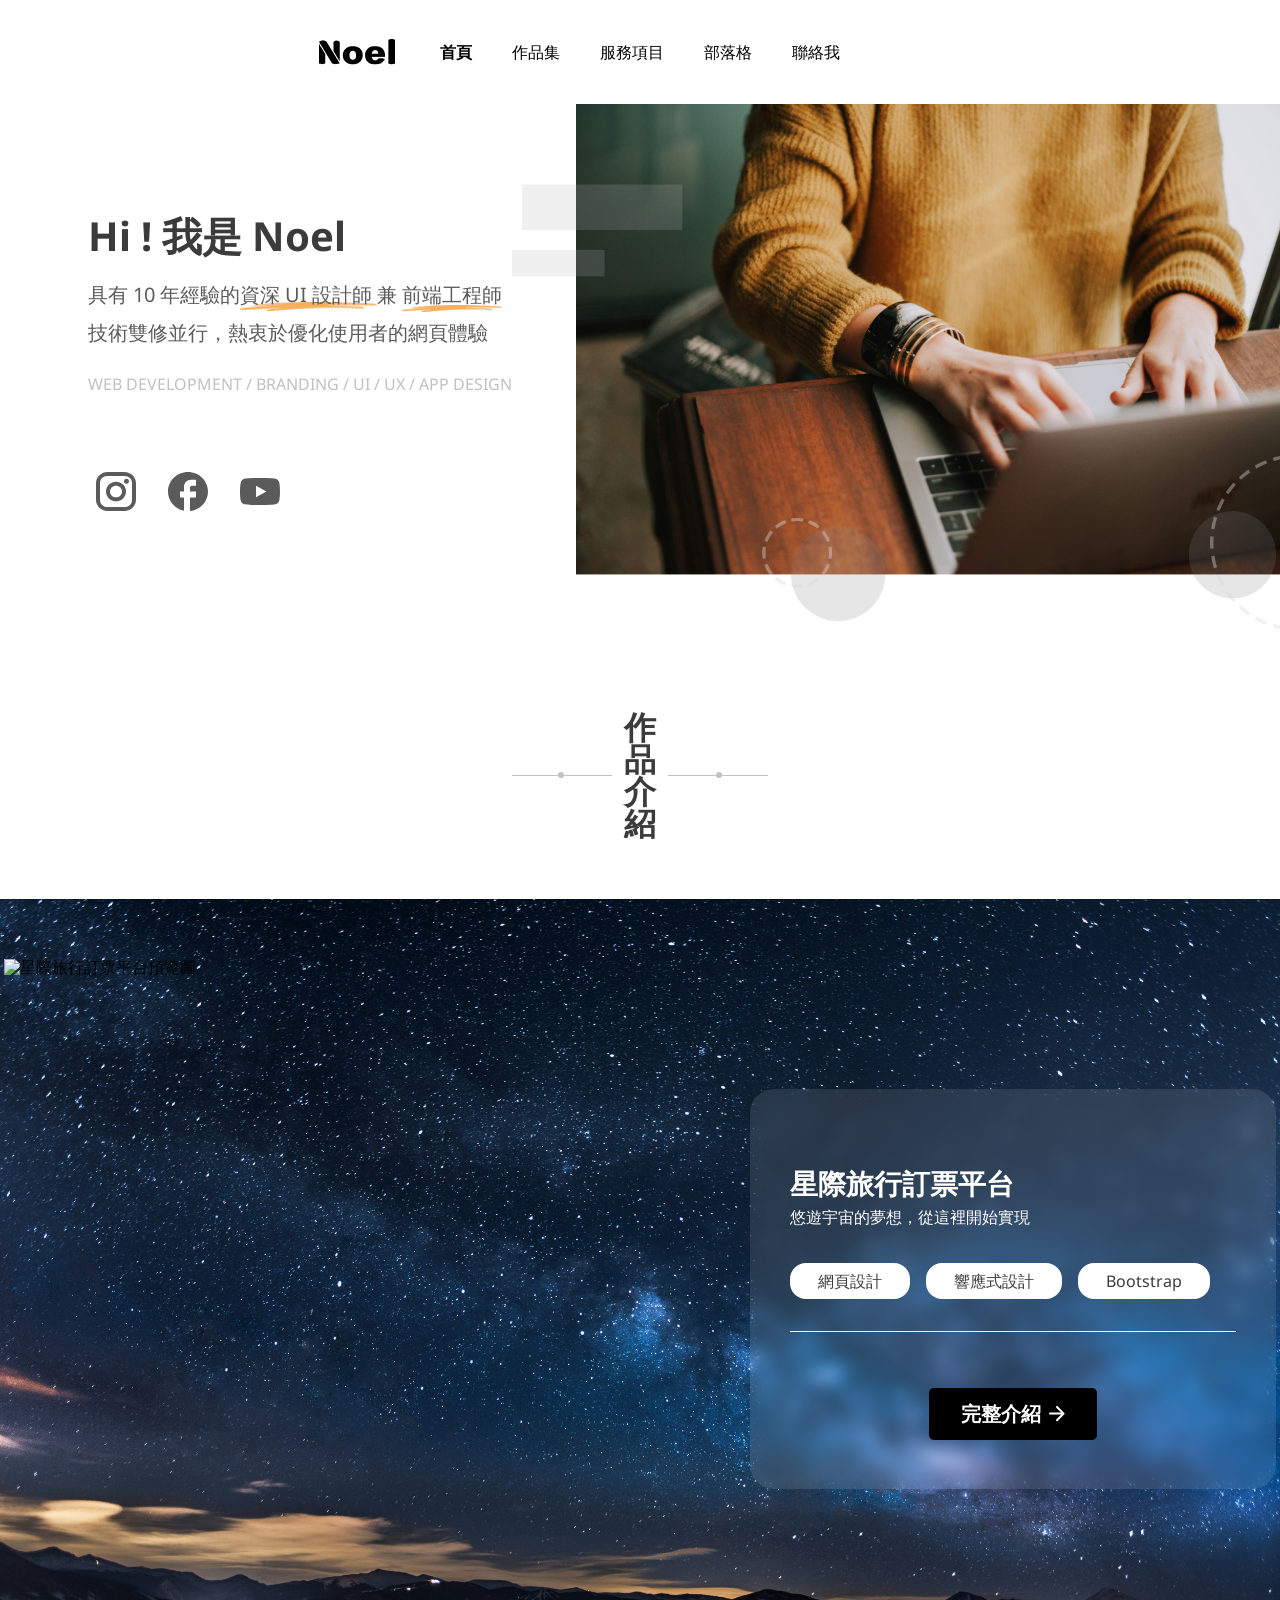
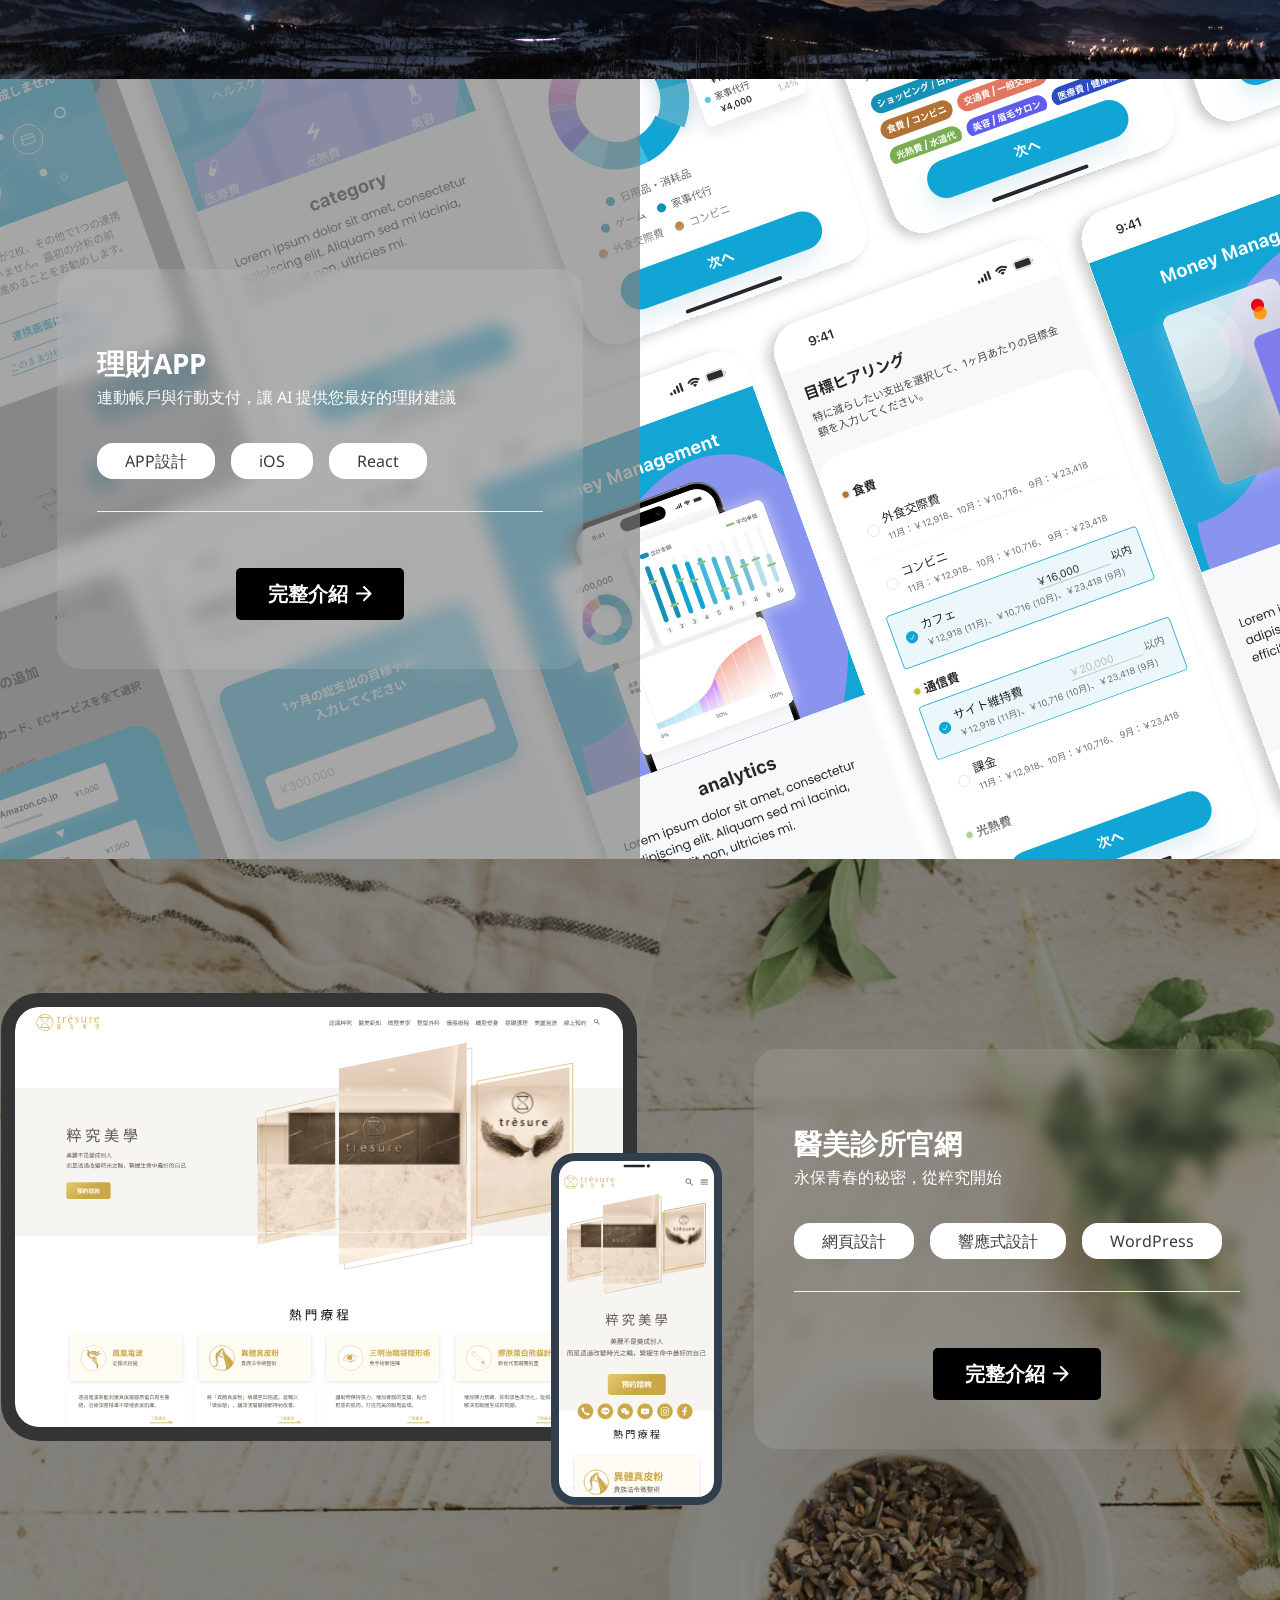
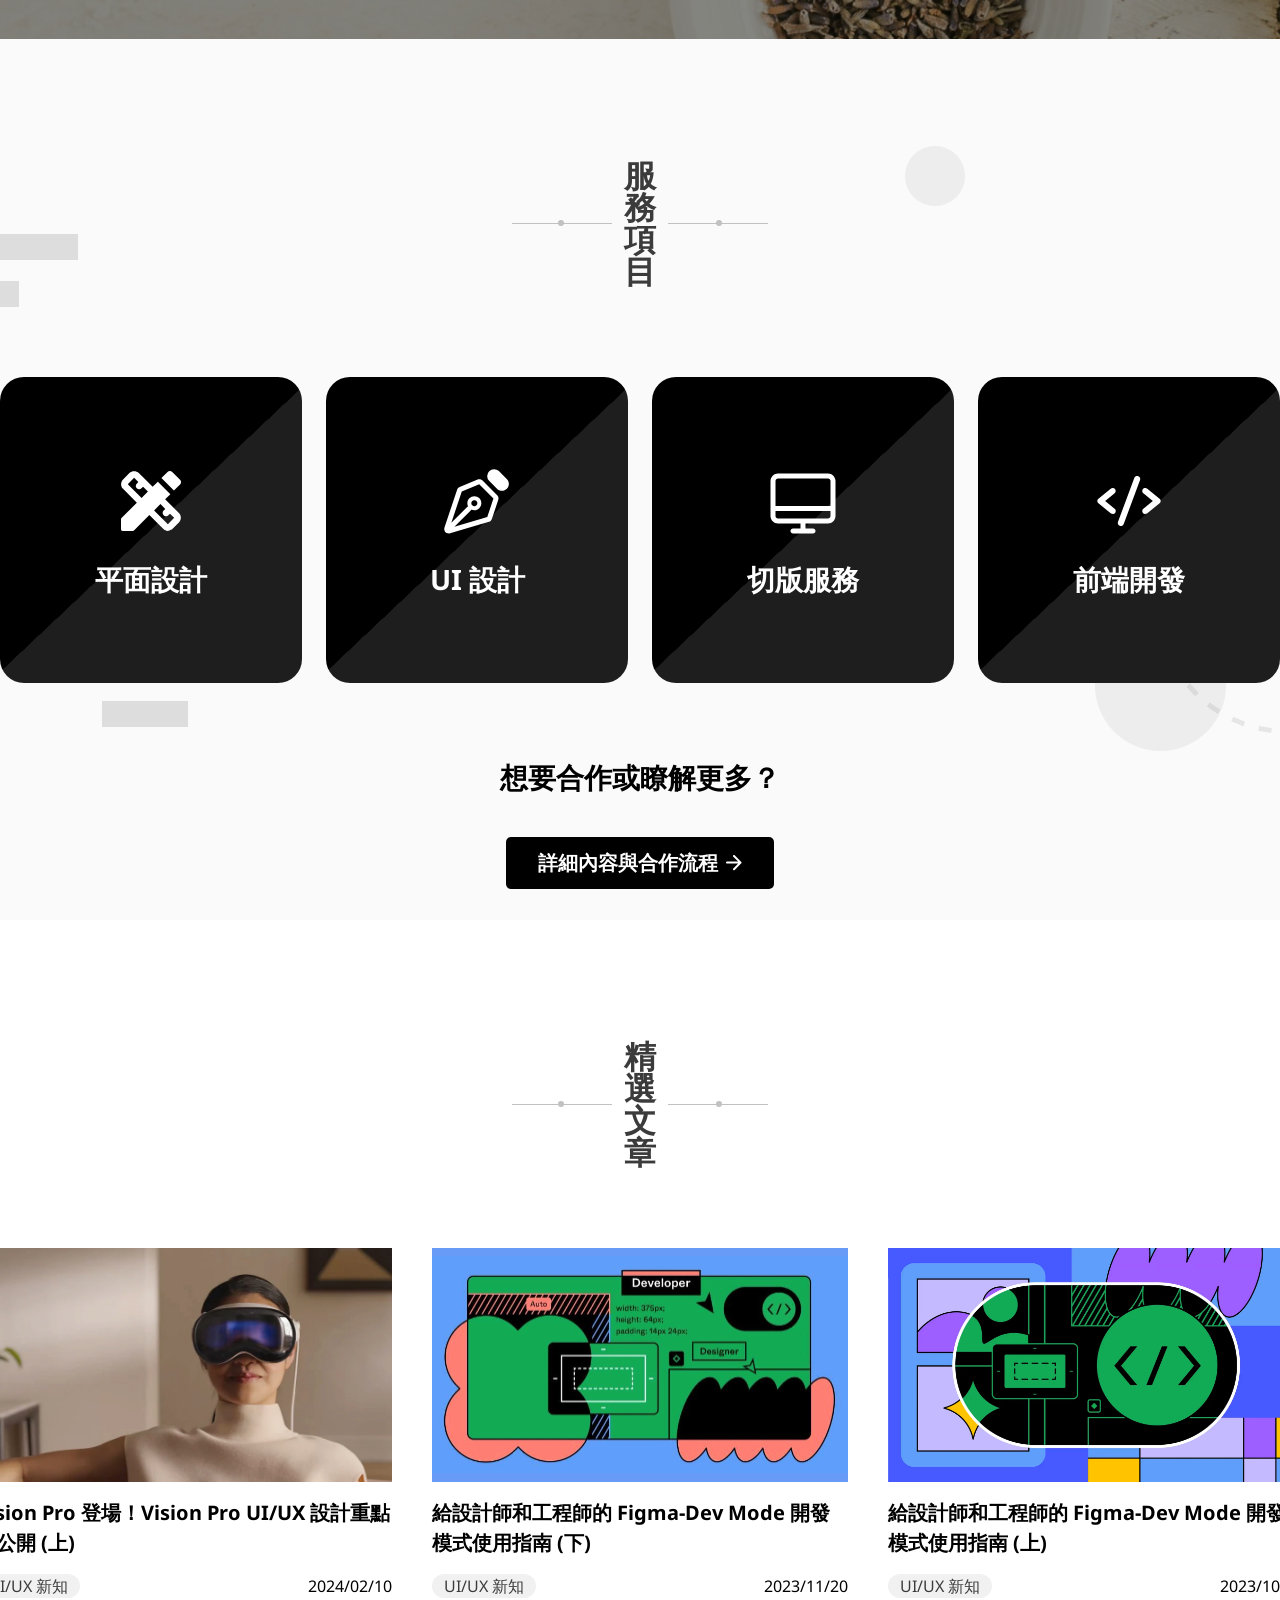
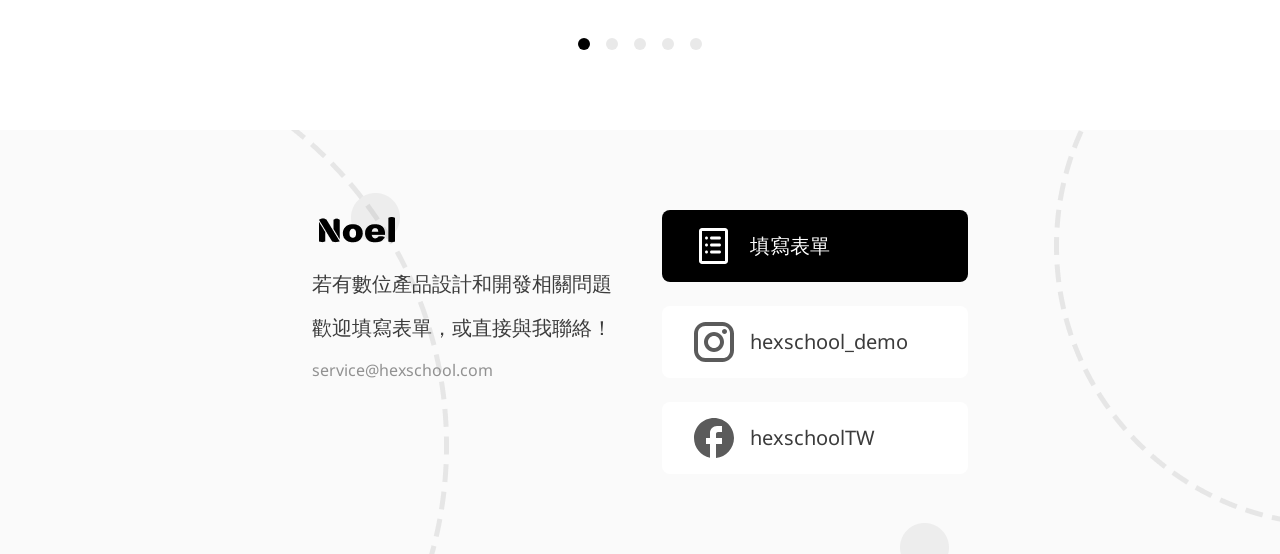
==== index.html @ 08f8362a "feat: initialize project structure" ====
<!DOCTYPE html>
<html lang="zh-Hant">
<head>
    <meta charset="UTF-8">
    <meta name="viewport" content="width=device-width, initial-scale=1.0">
    <meta name="description" content="test">
    <link rel="stylesheet" href="css/all.css">
    <title>Document</title>
</head>
<body>
    <header>
        <img src="assets/logo.png" alt="Noel's logo">
        <nav>
            <ul class="nav-list">
                <li><a href="#" class="active">首頁</a></li>
                <li><a href="#">作品集</a></li>
                <li><a href="#">服務項目</a></li>
                <li><a href="#">部落格</a></li>
                <li><a href="#">聯絡我</a></li>
            </ul>
        </nav>
    </header>
    <main>
        <section class="hero">
            <div class="hero-content">
                <div class="intro">
                    <h1>Hi ! 我是 Noel</h1>
                    <p class="job-title">具有 10 年經驗的<span class="highlight">資深 UI 設計師 </span> 兼 <span class="highlight">前端工程師</span></p>
                    <p class="subtitle">技術雙修並行，熱衷於優化使用者的網頁體驗</p>
                    <p class="specialties">WEB DEVELOPMENT / BRANDING / UI / UX / APP DESIGN</p>
                    <ul>
                        <li><img src="assets/instagram.svg" alt="Instagram"></li>
                        <li><img src="assets/facebook.svg" alt="Facebook"></li>
                        <li><img src="assets/youtube.svg" alt="Youtube"></li>
                    </ul>
                </div>
            </div>
            <img src="assets/hero-lg.png" class="hero-img" alt="Noel's illustration">
        </section>
        <section class="works">
            <div class="title">
                <h2>作品介紹</h2>
            </div>
            <div class="portfolio">
                <div class="portfolio-item-up">
                    <img src="assets/homepage-work-up.svg" alt="星際旅行訂票平台預覽圖">
                    <div class="glass-card">
                        <section class="portfolio-content">
                            <h3>星際旅行訂票平台</h3>
                            <p>悠遊宇宙的夢想，從這裡開始實現</p>
                            <ul>
                                <li>網頁設計</li>
                                <li>響應式設計</li>
                                <li>Bootstrap</li>
                            </ul>
                        </section>
                        <a href="#" class="button">完整介紹</a>
                    </div>
                </div>
                <div class="portfolio-item-middle">
                    <img src="/assets/portfolio-middle.svg" alt="" class="portfolio-middle-bg">
                    <div class="grey-box">
                        <div class="glass-card">
                            <section class="portfolio-content">
                                <h3>理財APP</h3>
                                <p>連動帳戶與行動支付，讓 AI 提供您最好的理財建議</p>
                                <ul>
                                    <li>APP設計</li>
                                    <li>iOS</li>
                                    <li>React</li>
                                </ul>
                            </section>
                            <a href="#" class="button">完整介紹</a>
                        </div>
                    </div>
                </div>
                <div class="portfolio-item-down">
                    <img src="assets/homepage-work-down.svg" alt="醫美診所官網預覽圖">
                    <div class="glass-card">
                        <section class="portfolio-content">
                            <h3>醫美診所官網</h3>
                            <p>永保青春的秘密，從粹究開始</p>
                            <ul>
                                <li>網頁設計</li>
                                <li>響應式設計</li>
                                <li>WordPress</li>
                            </ul>
                        </section>
                        <a href="#" class="button">完整介紹</a>
                    </div>
                </div>
            </div>
        </section>
        <section class="services">
            <div class="services-container">
                <div class="title">
                    <h2>服務項目</h2>
                </div>
                <ul>
                    <li><img src="assets/service-item-visual.svg" alt="Visual logo"><span>平面設計</span></li>
                    <li><img src="assets/service-item-ui.svg" alt="UI logo"><span>UI 設計</span></li>
                    <li><img src="assets/service-item-html&css.svg" alt="HTML&CSS logo"><span>切版服務</span></li>
                    <li><img src="assets/service-item-front-end.svg" alt="Front End logo"><span>前端開發</span></li>
                </ul>
                <div class="cta">
                    <p>想要合作或瞭解更多？</p>
                    <a href="#" class="button">詳細內容與合作流程</a>
                </div>
            </div>
        </section>
        <section class="articles">
            <div class="title">
                <h2>精選文章</h2>
            </div>
            <div class="articles-content">
                <div class="article-card">
                    <img src="assets/article-image1.svg" alt="Article image1">
                    <p>
                        Vision Pro 登場！Vision Pro UI/UX 設計重點大公開 (上)
                    </p>
                    <div class="article-meta">
                        <div class="label">UI/UX 新知</div>
                        <time class="date" datetime="2024-02-10">2024/02/10</time>
                    </div>
                </div>
                <div class="article-card">
                    <img src="assets/article-image2.svg" alt="Article image2">
                    <p>
                        給設計師和工程師的 Figma-Dev Mode 開發模式使用指南 (下)
                    </p>
                    <div class="article-meta">
                        <div class="label">UI/UX 新知</div>
                        <time class="date" datetime="2023-11-20">2023/11/20</time>
                    </div>
                </div>
                <div class="article-card">
                    <img src="assets/article-image3.svg" alt="Article image3">
                    <p>
                        給設計師和工程師的 Figma-Dev Mode 開發模式使用指南 (上)
                    </p>
                    <div class="article-meta">
                        <div class="label">UI/UX 新知</div>
                        <time class="date" datetime="2023-10-18">2023/10/18</time>
                    </div>
                </div>
            </div>
            <ul class="dots">
                <li class="active"><span></span></li>
                <li><span></span></li>
                <li><span></span></li>
                <li><span></span></li>
                <li><span></span></li>
            </ul>
        </section>
    </main>
    <footer>
        <div class="footer-intro">
            <img src="assets/logo.png" alt="Noel's logo">
            <p>若有數位產品設計和開發相關問題</p>
            <p>歡迎填寫表單，或直接與我聯絡！</p>
            <address>
                <a href="mailto:service@hexschool.com">service@hexschool.com</a>
            </address>
        </div>
        <div class="footer-contact">
            <a href="#" class="information-button active">
                <div class="icon-wrapper">
                    <img src="assets/list.svg" alt="List logo" class="icon-lg">
                </div>
                填寫表單
            </a>
            <a href="#" class="information-button">
                <div class="icon-wrapper">
                    <img src="assets/instagram.svg" alt="Instagram logo">
                </div>
                hexschool_demo
            </a>
            <a href="#" class="information-button">
                <div class="icon-wrapper">
                    <img src="assets/facebook.svg" alt="Facebook logo">
                </div>
                hexschoolTW
            </a>
        </div>
    </footer>
</body>
</html>
---- css/all.css ----
@charset "UTF-8";
@import url("https://fonts.googleapis.com/css2?family=Noto+Sans:ital,wght@0,300;1,300&display=swap");
html, body, div, span, applet, object, iframe,
h1, h2, h3, h4, h5, h6, p, blockquote, pre,
a, abbr, acronym, address, big, cite, code,
del, dfn, em, img, ins, kbd, q, s, samp,
small, strike, strong, sub, sup, tt, var,
b, u, i, center,
dl, dt, dd, ol, ul, li,
fieldset, form, label, legend,
table, caption, tbody, tfoot, thead, tr, th, td,
article, aside, canvas, details, embed,
figure, figcaption, footer, header, hgroup,
menu, nav, output, ruby, section, summary,
time, mark, audio, video {
  margin: 0;
  padding: 0;
  border: 0;
  font-size: 100%;
  font: inherit;
  vertical-align: baseline;
}

/* HTML5 display-role reset for older browsers */
article, aside, details, figcaption, figure,
footer, header, hgroup, menu, nav, section {
  display: block;
}

body {
  line-height: 1;
}

ol, ul {
  list-style: none;
}

blockquote, q {
  quotes: none;
}

blockquote:before, blockquote:after,
q:before, q:after {
  content: "";
  content: none;
}

table {
  border-collapse: collapse;
  border-spacing: 0;
}

.title {
  display: flex;
  align-items: center;
  justify-content: center;
}

.title::before, .title::after {
  content: "";
  width: 6px;
  height: 6px;
  border-radius: 50%;
  background-color: #C1C1C1;
}

h2 {
  display: flex;
  align-items: center;
  justify-content: center;
  gap: 12px;
}

h2::before, h2::after {
  content: "";
  flex: 0 0 100px;
  height: 1px;
  background: #C1C1C1;
}
@media (max-width: 768px) {
  h2::before, h2::after {
    flex: 0 0 50px;
  }
}

.portfolio-content::after {
  content: "";
  display: block;
  width: 100%;
  height: 1px;
  background-color: #F1F1F1;
}
@media (max-width: 768px) {
  .portfolio-content::after {
    display: none;
  }
}

.button::after {
  content: "";
  width: 16px;
  height: 16px;
  background-image: url("../assets/arrow.svg");
  background-repeat: no-repeat;
  margin-left: 8px;
}

.grey-box {
  background-color: rgba(128, 128, 128, 0.7);
  display: flex;
  justify-content: center;
  align-items: center;
  width: 50%;
  height: 100%;
}
@media (max-width: 768px) {
  .grey-box {
    background-color: white;
    flex-direction: column;
    width: 100%;
  }
}

.dots li span {
  display: block;
  width: 12px;
  height: 12px;
  border-radius: 50%;
  background-color: #E9E9E9;
}

.dots li.active span {
  background-color: #000000;
}

*, *::before, *::after {
  box-sizing: border-box;
}

body {
  font-family: "Noto Sans";
}

/* header */
header {
  display: grid;
  grid-template-columns: 1fr auto 1fr;
  align-items: center;
  padding: 32px 312px;
}
@media (max-width: 768px) {
  header {
    padding: 0;
    position: relative;
  }
}

@media (max-width: 768px) {
  header ::after {
    content: "";
    position: absolute;
    top: 10px;
    right: 0;
    width: 40px;
    height: 40px;
    background: url("../assets/hamburger.svg") no-repeat;
  }
}
header img, footer img {
  width: 90px;
  height: 40px;
}

.nav-list {
  display: flex;
  justify-content: center;
  gap: 40px;
}
@media (max-width: 768px) {
  .nav-list {
    display: none;
  }
}

.nav-list a {
  cursor: pointer;
  text-decoration: none;
  color: #000000;
  font-size: 16px;
}

.nav-list a.active {
  font-weight: bold;
}

/* 第一部分 */
.hero {
  display: flex;
}
@media (max-width: 768px) {
  .hero {
    flex-direction: column-reverse;
    justify-content: center;
    align-items: center;
    text-align: center;
  }
}

.hero-content {
  width: 40%;
  display: flex;
  justify-content: flex-end;
  align-items: center;
}
@media (max-width: 768px) {
  .hero-content {
    width: 60%;
  }
}

.hero-img {
  width: 60%;
}
@media (max-width: 768px) {
  .hero-img {
    width: 100%;
  }
}

h1 {
  font-size: 40px;
  font-weight: bold;
  color: #3B3B3B;
  padding-bottom: 24px;
}
@media (max-width: 768px) {
  h1 {
    font-size: 32px;
    padding-top: 40px;
    padding-bottom: 40px;
  }
}

.intro p {
  font-size: 20px;
  color: #5B5B5B;
  line-height: 30px;
  padding-bottom: 8px;
}

.intro p .highlight {
  background-image: url("../assets/Vector.png");
  background-repeat: no-repeat;
  background-position: center bottom; /* 圖片位置在中央底部 */
  background-size: 100% auto; /* 橫向撐滿文字寬度 */
  padding-bottom: 4px; /* 確保底部有空間顯示圖片 */
}

.intro .specialties {
  font-size: 16px;
  color: #C1C1C1;
  padding-top: 16px;
  line-height: 24px;
}

.intro ul {
  display: flex;
  justify-content: flex-start;
  align-items: center;
  gap: 16px;
  padding-top: 60px;
}
@media (max-width: 768px) {
  .intro ul {
    justify-content: center;
    padding-top: 24px;
  }
}

.intro ul li {
  width: 56px;
  height: 56px;
  display: flex;
  justify-content: center;
  align-items: center;
}

.intro ul img {
  width: 70%;
}

/* 第二部分 */
.works {
  padding-top: 80px;
}

h2 {
  font-size: 32px;
  font-weight: bold;
  color: #3B3B3B;
}
@media (max-width: 768px) {
  h2 {
    font-size: 24px;
  }
}

.portfolio {
  height: 2400px;
  display: flex;
  flex-direction: column;
  padding-top: 60px;
}
@media (max-width: 768px) {
  .portfolio {
    height: 2043px;
  }
}

.portfolio-item-up {
  flex: 1;
  width: 100%;
  background: url("../assets/portfolio-up.jpg") center/cover no-repeat;
  display: flex;
  justify-content: center;
  align-items: center;
  gap: 32px;
}
@media (max-width: 768px) {
  .portfolio-item-up {
    flex-direction: column;
    height: 390px;
  }
}

.portfolio-item-up img {
  width: 714px;
  height: 720px;
  align-self: flex-end;
}
@media (max-width: 768px) {
  .portfolio-item-up img {
    width: 295px;
    height: 297px;
    align-self: center;
    margin-top: auto;
  }
}

.glass-card {
  width: 526px;
  height: 400px;
  backdrop-filter: blur(8px);
  border-radius: 24px;
  background-color: rgba(255, 255, 255, 0.1019607843);
}
@media (max-width: 768px) {
  .glass-card {
    background-color: white;
    width: 100%;
    border-radius: 0;
    height: 164px;
  }
}

.portfolio-content {
  color: #FFFFFF;
  margin: 80px 40px 56px 40px;
}
@media (max-width: 768px) {
  .portfolio-content {
    margin: 0 auto;
    color: #1E1E1E;
    text-align: center;
  }
}

h3 {
  font-weight: bold;
  font-size: 28px;
  padding-bottom: 6px;
}
@media (max-width: 768px) {
  h3 {
    font-size: 20px;
    padding-top: 24px;
    padding-bottom: 0px;
  }
}

.portfolio-content p {
  padding-top: 6px;
  padding-bottom: 6px;
}
@media (max-width: 768px) {
  .portfolio-content p {
    padding-top: 8px;
    padding-bottom: 16px;
    white-space: normal; /* pad 版允許換行 */
    width: 100%; /* 寬度撐滿讓文字有空間換行 */
    text-align: center;
  }
}

.portfolio-content ul {
  display: flex;
  gap: 16px;
  padding-top: 32px;
  padding-bottom: 32px;
}
@media (max-width: 768px) {
  .portfolio-content ul {
    font-size: 16px;
    gap: 8px;
    padding-top: 16px;
    padding-bottom: 20px;
    justify-content: center;
    align-items: center;
  }
}

.portfolio-content li {
  color: #3B3B3B;
  background: #FFFFFF;
  padding: 10px 28px;
  border-radius: 16px;
}
@media (max-width: 768px) {
  .portfolio-content li {
    color: #3B3B3B;
    background: #F1F1F1;
    gap: 8px;
    padding: 4px 12px;
  }
}

.button {
  font-size: 20px;
  font-weight: bold;
  background-color: #000000;
  color: white;
  padding: 16px 32px;
  text-decoration: none;
  cursor: pointer;
  border-radius: 5px;
  display: flex;
  align-items: center;
  text-align: center;
  width: -moz-fit-content;
  width: fit-content; /* 寬度只包住文字 */
  margin: 0 auto;
}
@media (max-width: 768px) {
  .button {
    font-size: 16px;
    padding: 8px 16px;
  }
}

.portfolio-item-middle {
  flex: 1;
  width: 100%;
  background: url("../assets/portfolio-middle.svg") center/cover no-repeat;
  display: flex;
  justify-content: flex-start;
  align-items: center;
  gap: 32px;
}
@media (max-width: 768px) {
  .portfolio-item-middle {
    flex-direction: column;
    background: none;
    gap: 24px;
  }
}

.portfolio-middle-bg {
  display: none; /* 桌機版隱藏 */
}
@media (max-width: 768px) {
  .portfolio-middle-bg {
    display: block;
    height: 390px;
    margin-top: 48px;
  }
}

.portfolio-item-down {
  flex: 1;
  width: 100%;
  background: url("../assets/portfolio-down.svg") center/cover no-repeat;
  display: flex;
  justify-content: center;
  align-items: center;
  gap: 32px;
}
@media (max-width: 768px) {
  .portfolio-item-down {
    flex-direction: column;
    gap: 24px;
    margin-top: 48px;
  }
}

.portfolio-item-down img {
  width: 721px;
  height: 512px;
}
@media (max-width: 768px) {
  .portfolio-item-down img {
    width: 295px;
    height: 210px;
    align-self: center;
  }
}

/* 第三部分 - 服務項目 */
.services-container {
  width: 100%;
  background: url("../assets/homepage-services-bg.svg") center/cover no-repeat;
  height: 881px;
  padding-top: 120px;
}
@media (max-width: 768px) {
  .services-container {
    height: auto; /* 移除固定高度，讓內容撐開 */
  }
}

.services-container ul {
  padding-top: 90px;
  display: flex;
  gap: 24px;
  justify-content: center;
  align-items: center;
}
@media (max-width: 768px) {
  .services-container ul {
    flex-direction: column;
  }
}

.services-container li {
  background: url("../assets/process-bg.svg") center/cover no-repeat;
  color: #FFFFFF;
  height: 306px;
  width: 306px;
  display: flex;
  flex-direction: column;
  justify-content: center;
  align-items: center;
  border-radius: 24px;
  gap: 24px;
}

.services-container span, .cta p {
  font-weight: bold;
  font-size: 28px;
  padding-bottom: 6px;
}

.cta {
  display: flex;
  flex-direction: column;
  justify-content: center;
  align-items: center;
  gap: 40px;
  padding-top: 80px;
}

/* 第四部分 - 精選文章 */
.articles {
  padding-top: 120px;
  padding-bottom: 80px;
}

.articles-content {
  display: flex;
  justify-content: center;
  align-items: center;
  gap: 40px;
  padding-top: 80px;
}
@media (max-width: 768px) {
  .articles-content {
    flex-direction: column;
  }
}

.article-card {
  display: flex;
  flex-direction: column;
  justify-content: center;
  align-items: flex-start; /* 頂端對齊 */
  width: 416px;
  gap: 16px;
}
@media (max-width: 768px) {
  .article-card {
    padding-right: 12px;
    padding-left: 12px;
    width: 100%;
  }
}

@media (max-width: 768px) {
  .article-card img {
    width: 100%;
  }
}

.article-card p {
  font-size: 20px;
  font-weight: bold;
  text-align: left; /* 強制靠左 */
  word-wrap: break-word; /* 允許長單字換行 */
  width: 100%;
  line-height: 1.5;
}

.article-meta {
  display: flex;
  justify-content: space-between;
  align-items: flex-end;
  width: 100%;
}

.label {
  background-color: #F1F1F1;
  color: #3B3B3B;
  padding: 4px 12px;
  font-size: 16px;
  border-radius: 16px;
}

time {
  font-size: 16px;
  line-height: 24px;
}

.dots {
  display: flex;
  justify-content: center;
  align-items: center;
  padding-top: 40px;
  gap: 16px;
}

/* footer */
footer {
  width: 100%;
  background: url("../assets/footer-lg.png") center/cover no-repeat;
  padding: 80px 312px;
  display: flex;
  justify-content: space-between;
  gap: 24px;
}
@media (max-width: 768px) {
  footer {
    padding-left: 12px;
    padding-right: 12px;
    flex-direction: column;
    justify-content: center;
    align-items: center;
    background: url("../assets/footer-bg-sm.svg") center/cover no-repeat;
  }
}

.footer-intro {
  gap: 24px;
  display: flex;
  flex-direction: column;
  width: 686px;
}
@media (max-width: 768px) {
  .footer-intro {
    width: 100%;
    align-items: center;
  }
}

.footer-intro p {
  font-size: 20px;
  color: #3B3B3B;
}

.footer-intro address a {
  color: #919191;
  text-decoration: none;
}

.footer-contact {
  gap: 24px;
  display: flex;
  flex-direction: column;
  flex: 1;
}

.information-button {
  width: 306px;
  background-color: #FFFFFF;
  color: #3B3B3B;
  text-decoration: none;
  border-radius: 8px;
  font-size: 20px;
  line-height: 30px;
  cursor: pointer;
  padding: 8px 24px;
  display: flex;
  align-items: center;
  gap: 8px;
}
@media (max-width: 768px) {
  .information-button {
    border: #C1C1C1 1px solid;
  }
}

.information-button.active {
  background-color: #000000;
  color: white;
}

.icon-wrapper {
  width: 56px;
  height: 56px;
  display: flex;
  justify-content: center;
  align-items: center;
  overflow: hidden; /* 防止 img 溢出 */
}

.icon-lg {
  width: 100%;
  height: 100%;
}/*# sourceMappingURL=all.css.map */
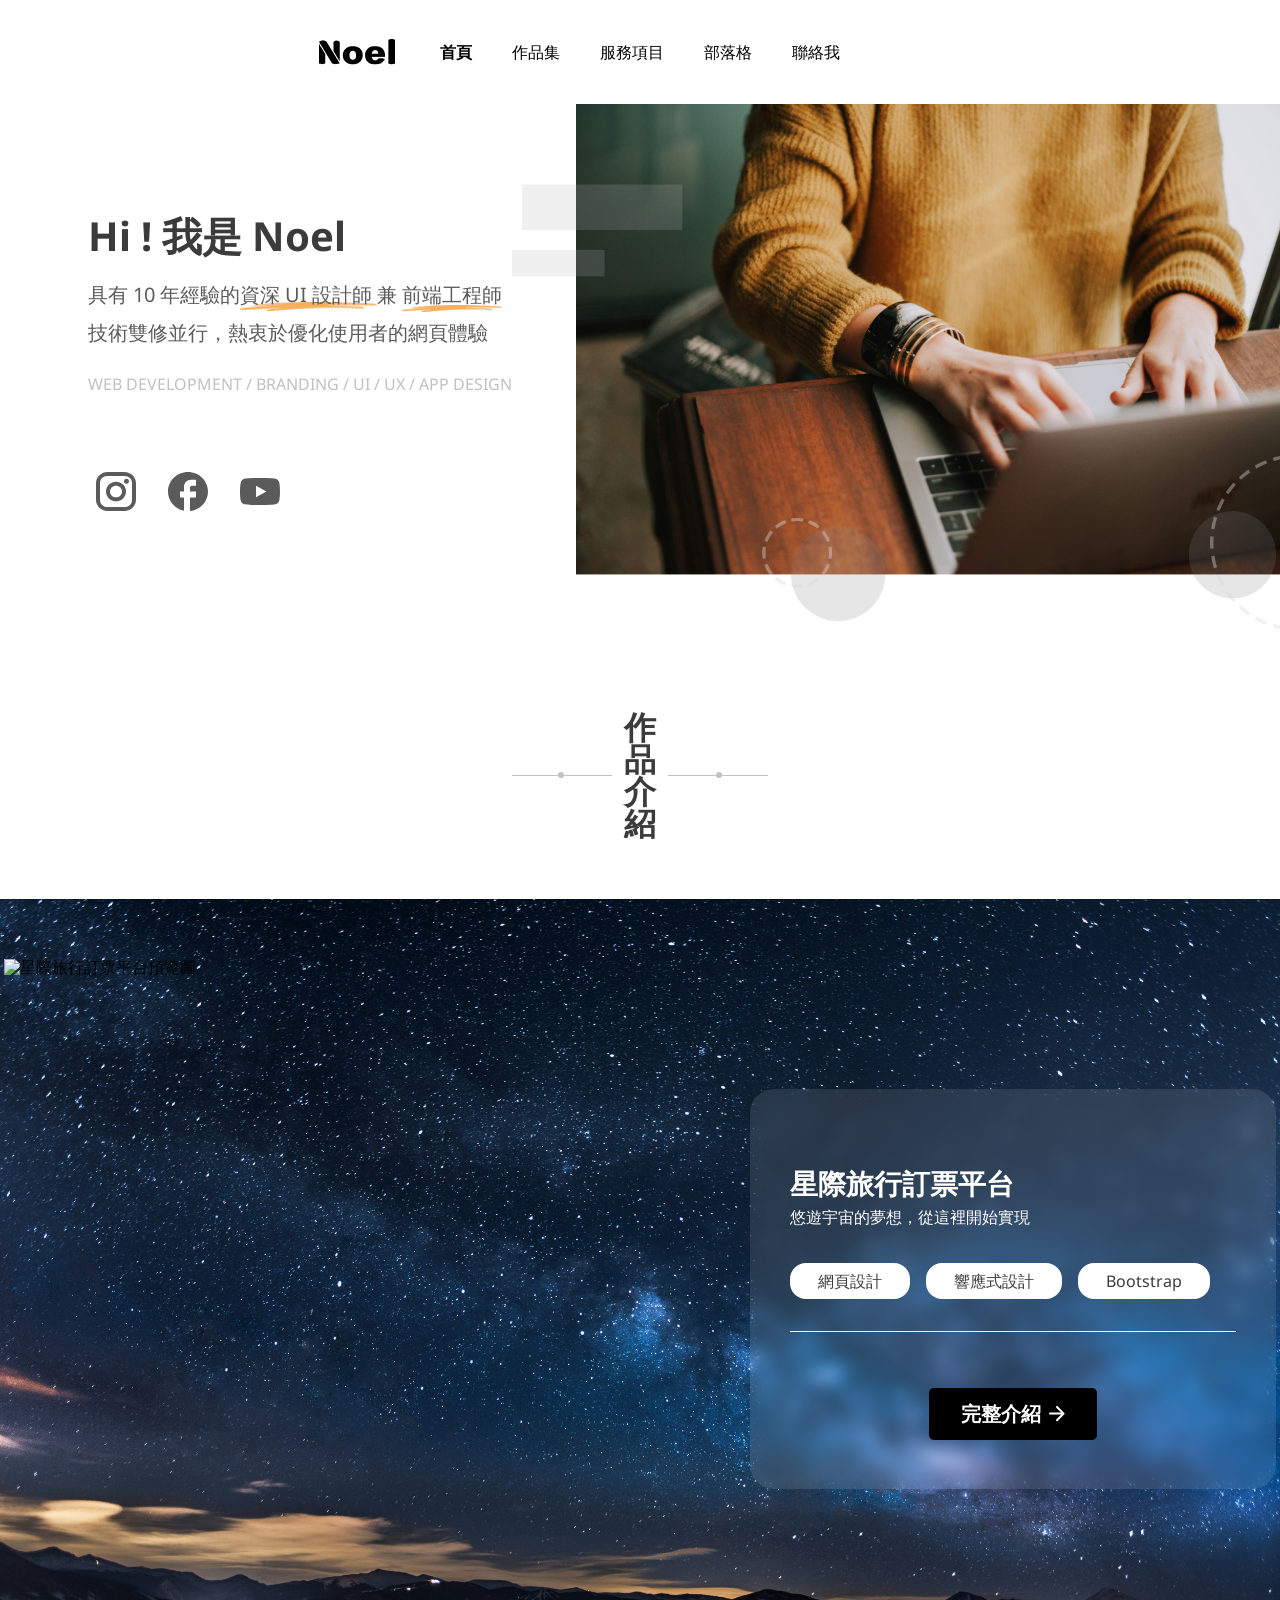
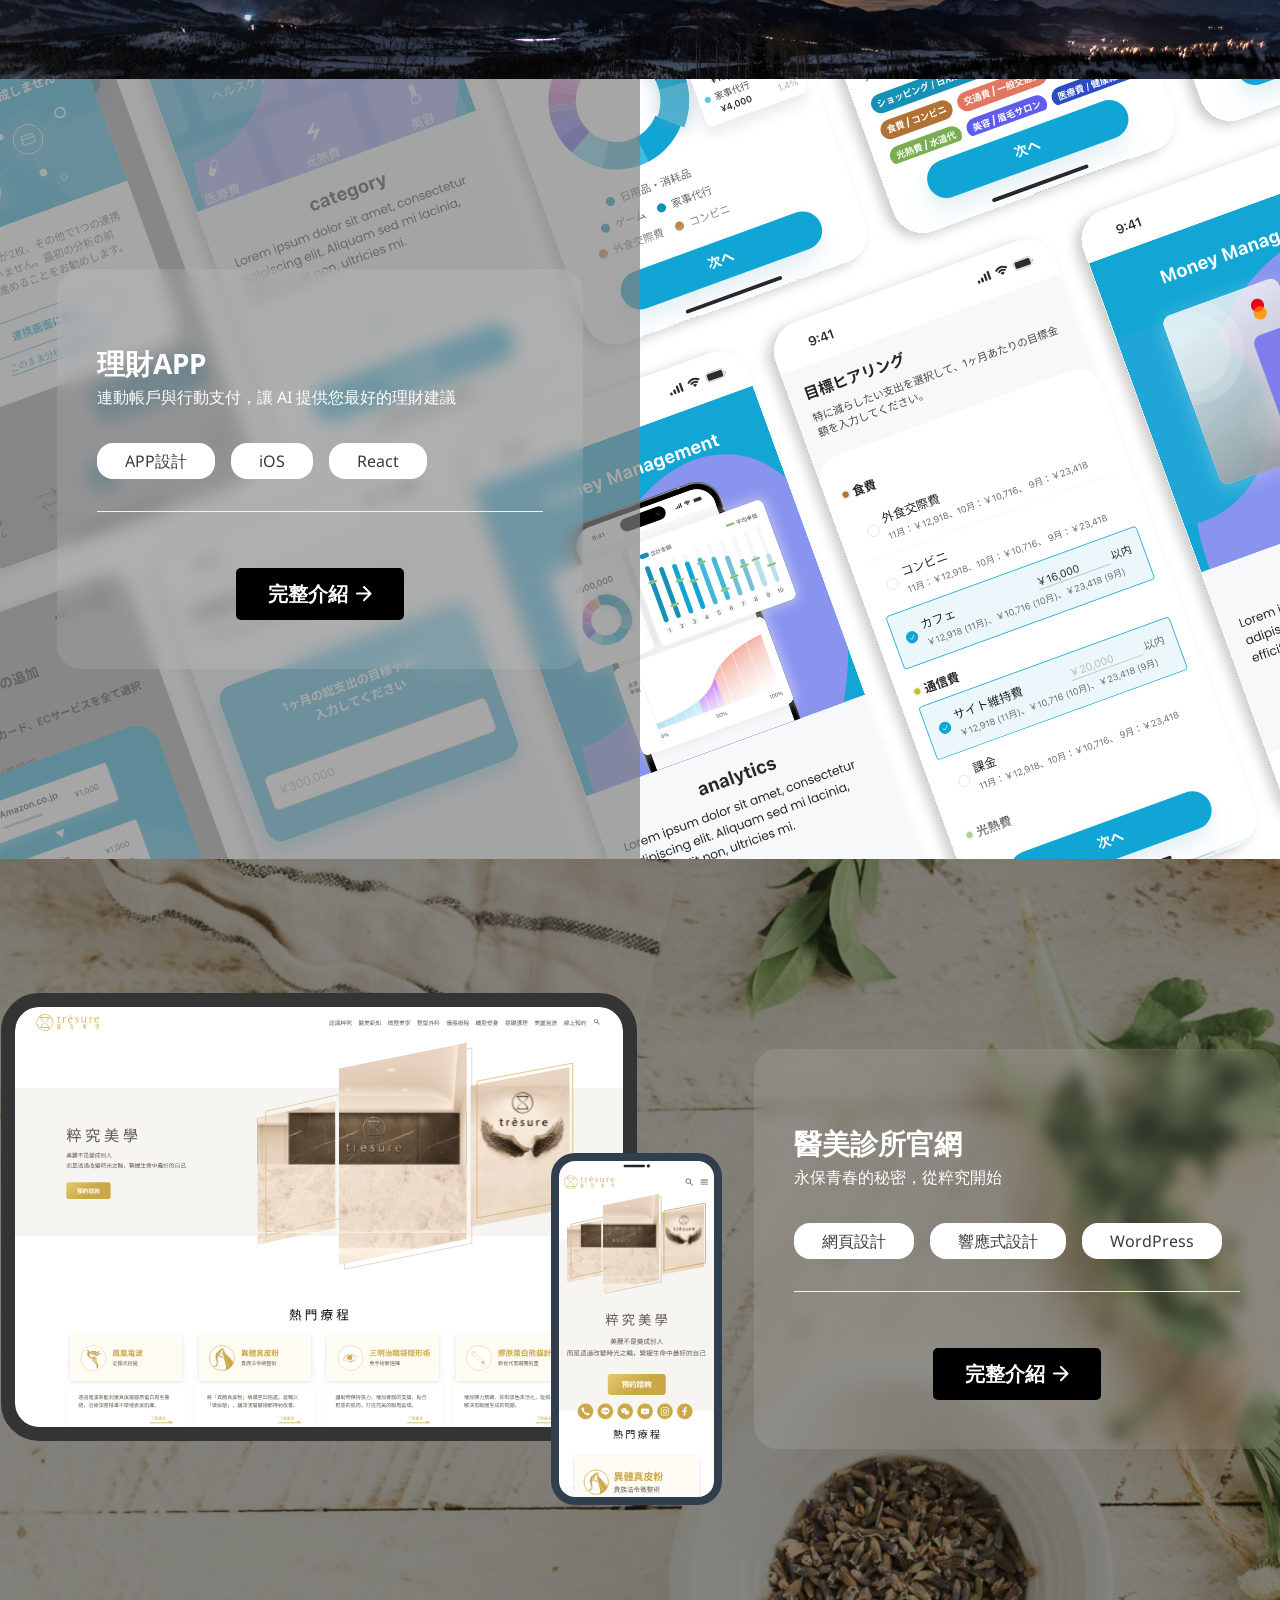
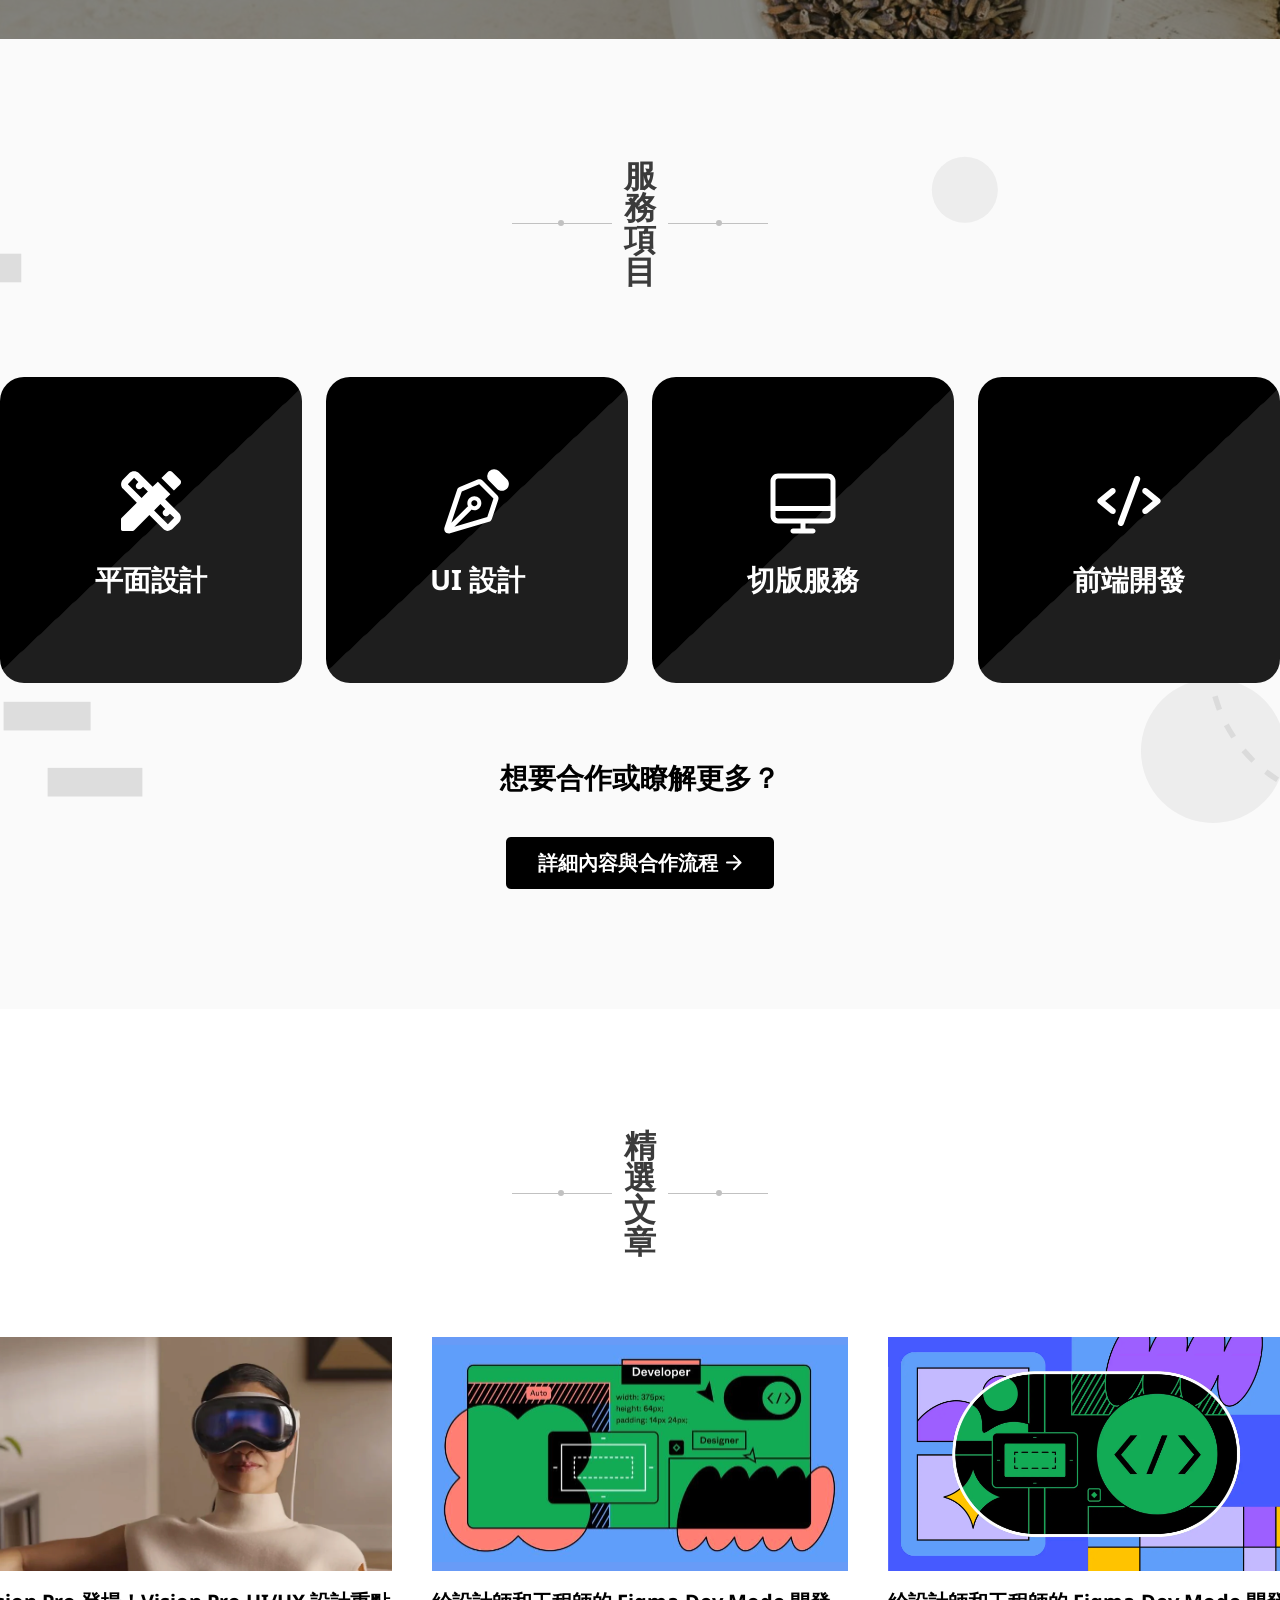
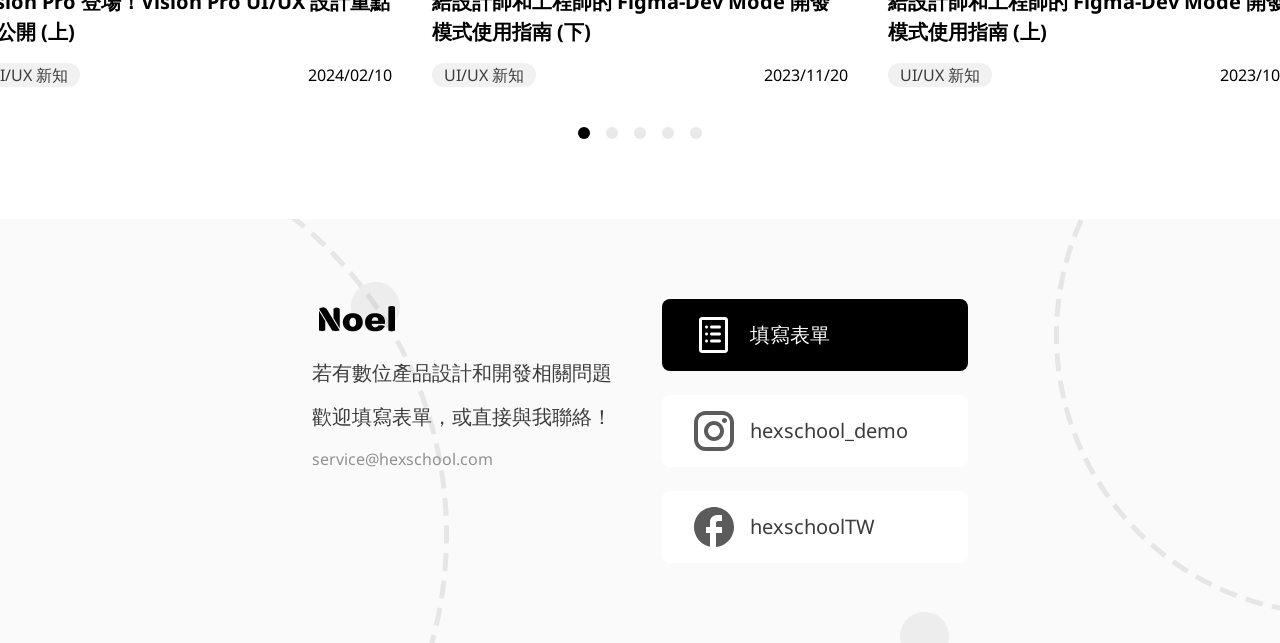
==== commit b4f66668: "bugfix/fix RWD issues on home page" ====
--- a/index.html
+++ b/index.html
@@ -43,7 +43,11 @@
             </div>
             <div class="portfolio">
                 <div class="portfolio-item-up">
-                    <img src="assets/homepage-work-up.svg" alt="星際旅行訂票平台預覽圖">
+                    <div class="portfolio-up-mobile-wrapper">
+                        <img src="assets/portfolio-up.jpg" alt="" class="portfolio-up-bg-mobile">
+                        <img src="assets/homepage-work-up.svg" alt="星際旅行訂票平台預覽圖" class="portfolio-up-img">
+                    </div>
+                    <img src="assets/homepage-work-up.svg" alt="星際旅行訂票平台預覽圖" class="portfolio-up-img-web">
                     <div class="glass-card">
                         <section class="portfolio-content">
                             <h3>星際旅行訂票平台</h3>
@@ -58,7 +62,7 @@
                     </div>
                 </div>
                 <div class="portfolio-item-middle">
-                    <img src="/assets/portfolio-middle.svg" alt="" class="portfolio-middle-bg">
+                    <img src="/assets/homepage-work2-sm.svg" alt="" class="portfolio-middle-bg-mobile">
                     <div class="grey-box">
                         <div class="glass-card">
                             <section class="portfolio-content">
@@ -75,7 +79,11 @@
                     </div>
                 </div>
                 <div class="portfolio-item-down">
-                    <img src="assets/homepage-work-down.svg" alt="醫美診所官網預覽圖">
+                    <div class="portfolio-down-mobile-wrapper">
+                        <img src="assets/portfolio-down.svg" alt="" class="portfolio-down-bg-mobile">
+                        <img src="assets/homepage-work-down.svg" alt="醫美診所官網預覽圖"class="portfolio-down-img">
+                    </div>
+                    <img src="assets/homepage-work-down.svg" alt="醫美診所官網預覽圖" class="portfolio-down-img-web">
                     <div class="glass-card">
                         <section class="portfolio-content">
                             <h3>醫美診所官網</h3>
@@ -151,6 +159,7 @@
                 <li><span></span></li>
                 <li><span></span></li>
             </ul>
+            <a href="#" class="button">更多文章</a>
         </section>
     </main>
     <footer>
--- a/css/all.css
+++ b/css/all.css
@@ -118,6 +118,7 @@
     background-color: white;
     flex-direction: column;
     width: 100%;
+    height: 188px;
   }
 }
 
@@ -127,6 +128,11 @@
   height: 12px;
   border-radius: 50%;
   background-color: #E9E9E9;
+}
+@media (max-width: 768px) {
+  .dots li span {
+    display: none;
+  }
 }
 
 .dots li.active span {
@@ -314,6 +320,7 @@
 @media (max-width: 768px) {
   .portfolio {
     height: 2043px;
+    padding-top: 40px;
   }
 }
 
@@ -329,21 +336,59 @@
 @media (max-width: 768px) {
   .portfolio-item-up {
     flex-direction: column;
+    background: none;
+  }
+}
+
+.portfolio-up-mobile-box {
+  display: none;
+}
+@media (max-width: 768px) {
+  .portfolio-up-mobile-box {
+    position: relative;
+  }
+}
+
+.portfolio-up-mobile-wrapper, .portfolio-down-mobile-wrapper {
+  display: none;
+}
+@media (max-width: 768px) {
+  .portfolio-up-mobile-wrapper, .portfolio-down-mobile-wrapper {
+    display: block;
+    position: relative;
+    width: 100%;
     height: 390px;
   }
 }
 
-.portfolio-item-up img {
+@media (max-width: 768px) {
+  .portfolio-up-bg-mobile, .portfolio-down-bg-mobile {
+    width: 100%;
+    height: 100%;
+    -o-object-fit: cover;
+       object-fit: cover;
+  }
+}
+
+.portfolio-up-img-web {
   width: 714px;
   height: 720px;
   align-self: flex-end;
 }
 @media (max-width: 768px) {
-  .portfolio-item-up img {
+  .portfolio-up-img-web {
+    display: none;
+  }
+}
+
+@media (max-width: 768px) {
+  .portfolio-up-img {
+    position: absolute;
+    bottom: 0;
+    left: 50%;
+    transform: translateX(-50%);
     width: 295px;
     height: 297px;
-    align-self: center;
-    margin-top: auto;
   }
 }
 
@@ -454,6 +499,7 @@
   .button {
     font-size: 16px;
     padding: 8px 16px;
+    height: 40px;
   }
 }
 
@@ -470,18 +516,18 @@
   .portfolio-item-middle {
     flex-direction: column;
     background: none;
-    gap: 24px;
-  }
-}
-
-.portfolio-middle-bg {
+    flex: 0;
+  }
+}
+
+.portfolio-middle-bg-mobile {
   display: none; /* 桌機版隱藏 */
 }
 @media (max-width: 768px) {
-  .portfolio-middle-bg {
+  .portfolio-middle-bg-mobile {
     display: block;
+    width: 100%;
     height: 390px;
-    margin-top: 48px;
   }
 }
 
@@ -497,20 +543,28 @@
 @media (max-width: 768px) {
   .portfolio-item-down {
     flex-direction: column;
-    gap: 24px;
-    margin-top: 48px;
-  }
-}
-
-.portfolio-item-down img {
+    background: none;
+  }
+}
+
+@media (max-width: 768px) {
+  .portfolio-down-img {
+    position: absolute;
+    bottom: 10%;
+    left: 50%;
+    transform: translateX(-50%);
+    width: 295px;
+    height: 320px;
+  }
+}
+
+.portfolio-down-img-web {
   width: 721px;
   height: 512px;
 }
 @media (max-width: 768px) {
-  .portfolio-item-down img {
-    width: 295px;
-    height: 210px;
-    align-self: center;
+  .portfolio-down-img-web {
+    display: none;
   }
 }
 
@@ -518,12 +572,13 @@
 .services-container {
   width: 100%;
   background: url("../assets/homepage-services-bg.svg") center/cover no-repeat;
-  height: 881px;
   padding-top: 120px;
+  padding-bottom: 120px;
 }
 @media (max-width: 768px) {
   .services-container {
-    height: auto; /* 移除固定高度，讓內容撐開 */
+    padding-top: 80px;
+    padding-bottom: 80px;
   }
 }
 
@@ -536,6 +591,7 @@
 }
 @media (max-width: 768px) {
   .services-container ul {
+    padding-top: 40px;
     flex-direction: column;
   }
 }
@@ -553,11 +609,27 @@
   gap: 24px;
 }
 
-.services-container span, .cta p {
+.services-container span {
   font-weight: bold;
   font-size: 28px;
   padding-bottom: 6px;
 }
+@media (max-width: 768px) {
+  .services-container span {
+    font-size: 24px;
+  }
+}
+
+.cta p {
+  font-weight: bold;
+  font-size: 28px;
+  padding-bottom: 6px;
+}
+@media (max-width: 768px) {
+  .cta p {
+    font-size: 20px;
+  }
+}
 
 .cta {
   display: flex;
@@ -566,12 +638,22 @@
   align-items: center;
   gap: 40px;
   padding-top: 80px;
+}
+@media (max-width: 768px) {
+  .cta {
+    padding-top: 40px;
+  }
 }
 
 /* 第四部分 - 精選文章 */
 .articles {
   padding-top: 120px;
   padding-bottom: 80px;
+}
+@media (max-width: 768px) {
+  .articles {
+    padding-top: 80px;
+  }
 }
 
 .articles-content {
@@ -644,6 +726,15 @@
   align-items: center;
   padding-top: 40px;
   gap: 16px;
+}
+
+.articles .button {
+  display: none;
+}
+@media (max-width: 768px) {
+  .articles .button {
+    display: flex;
+  }
 }
 
 /* footer */
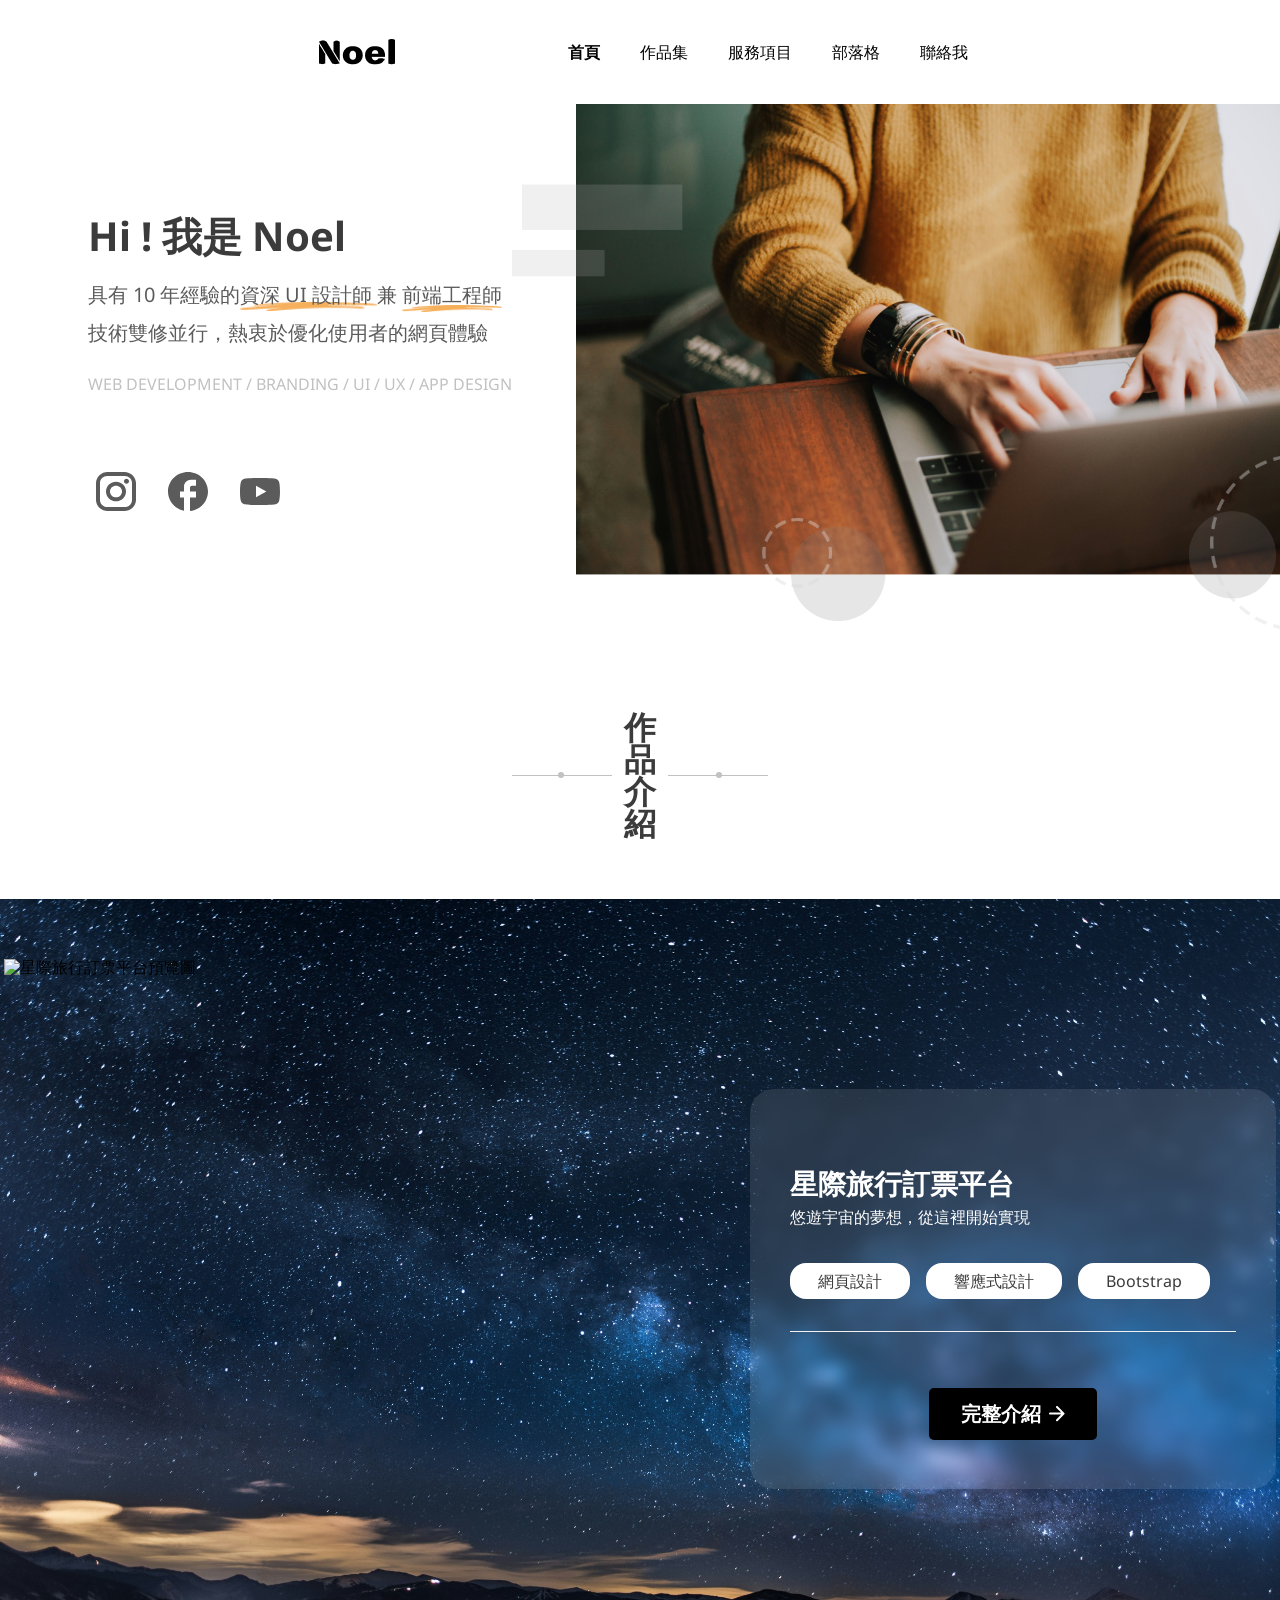
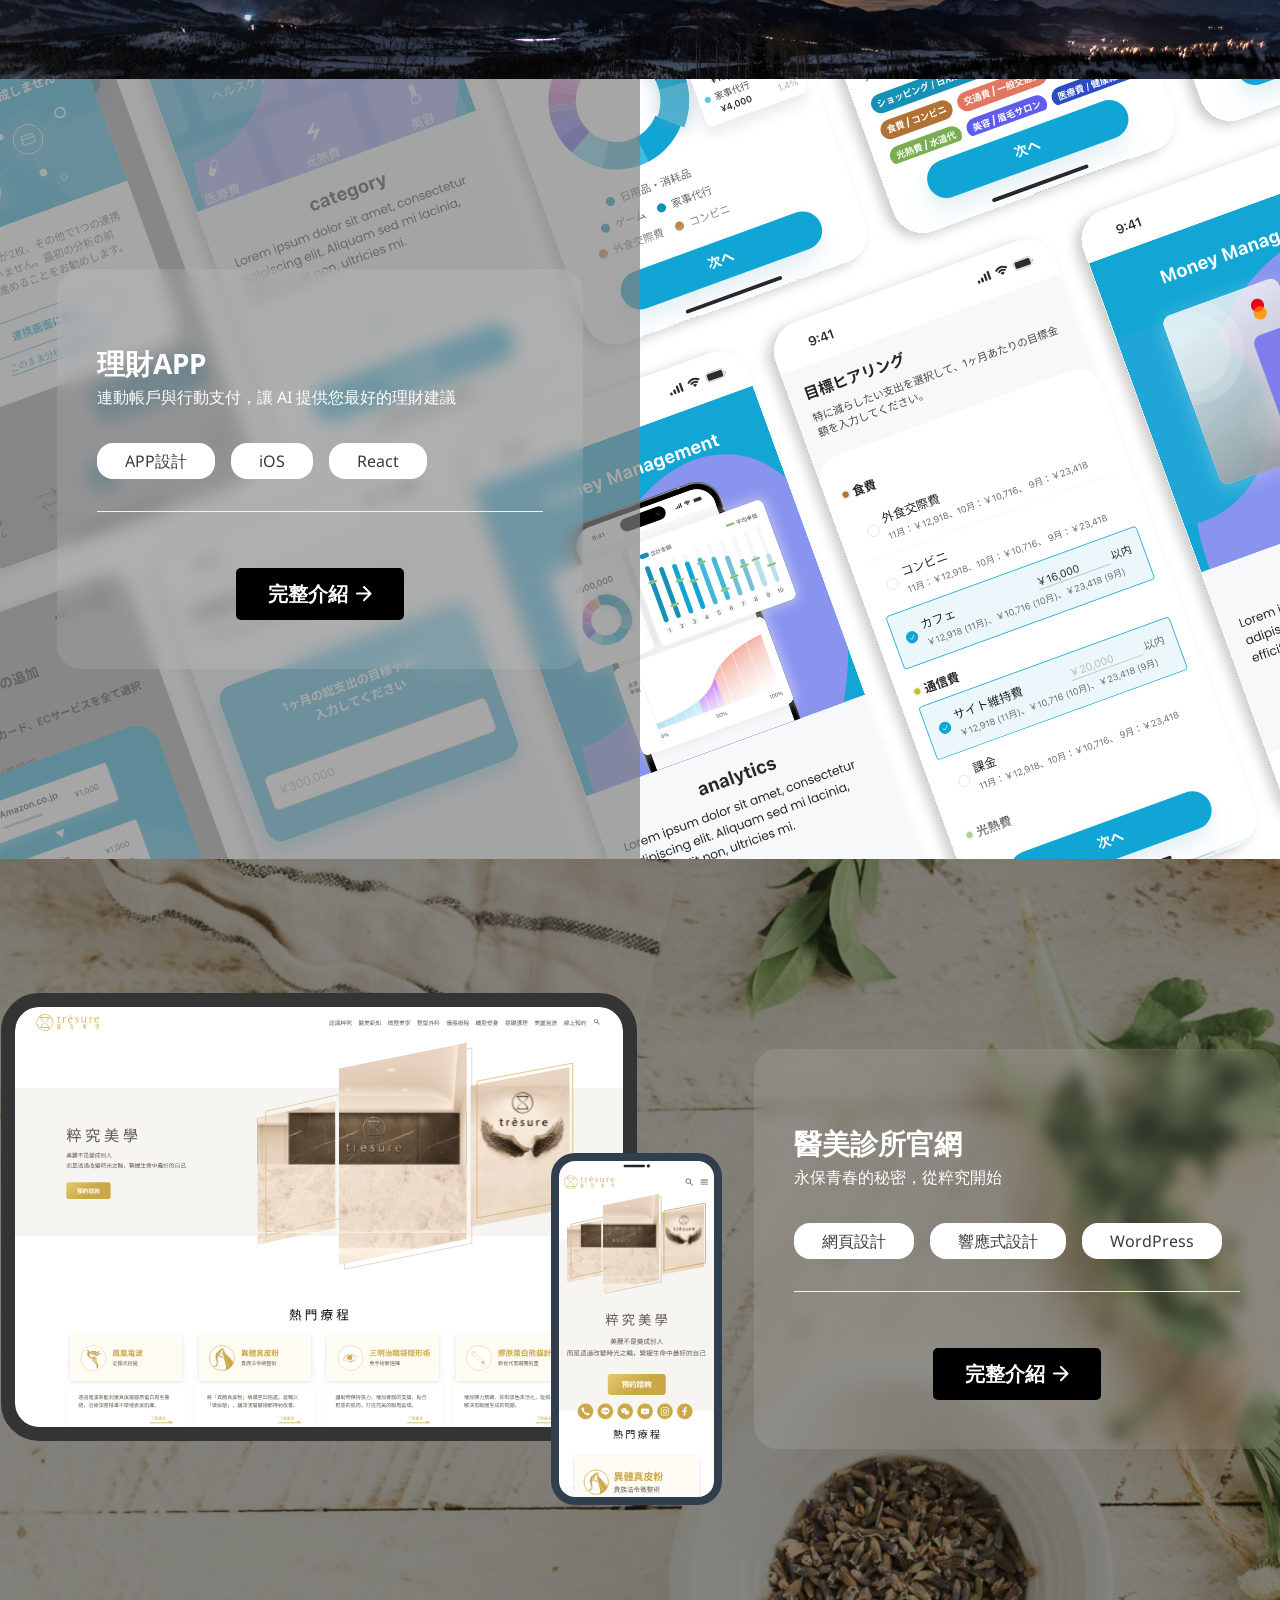
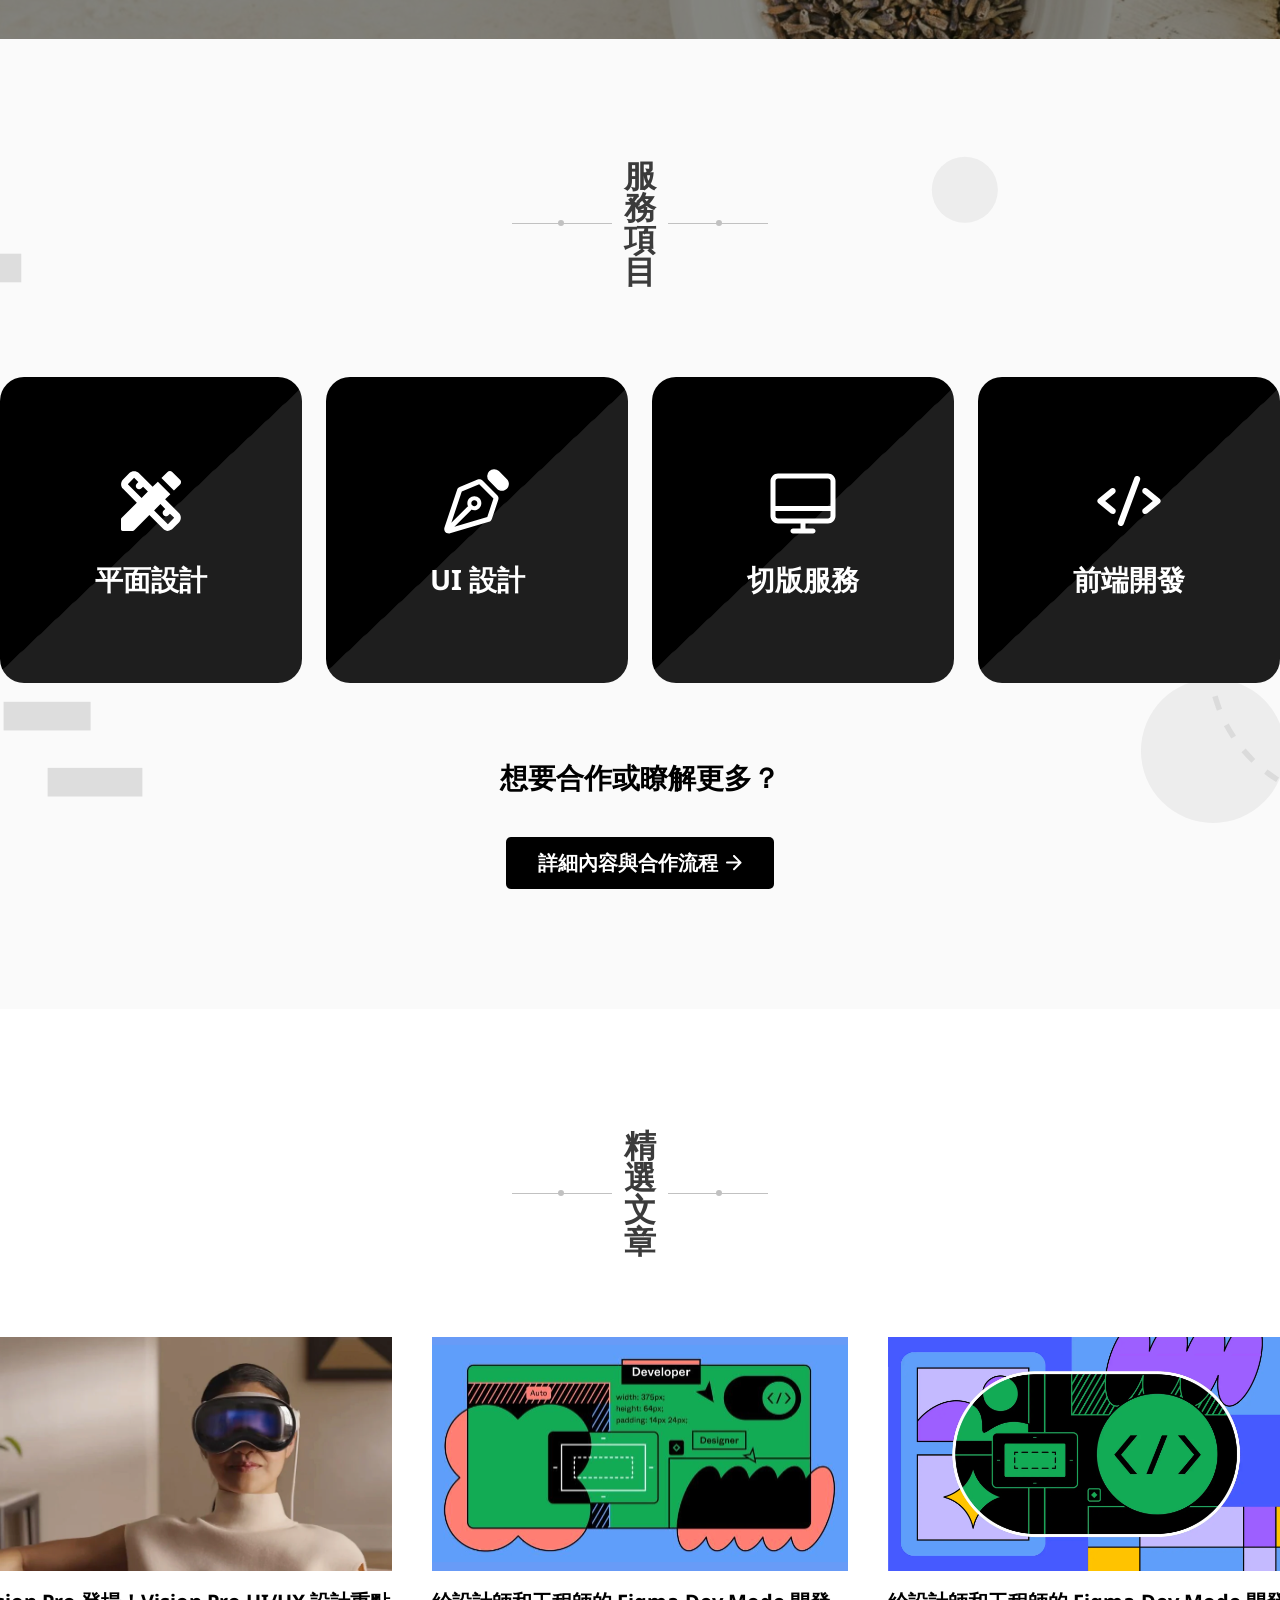
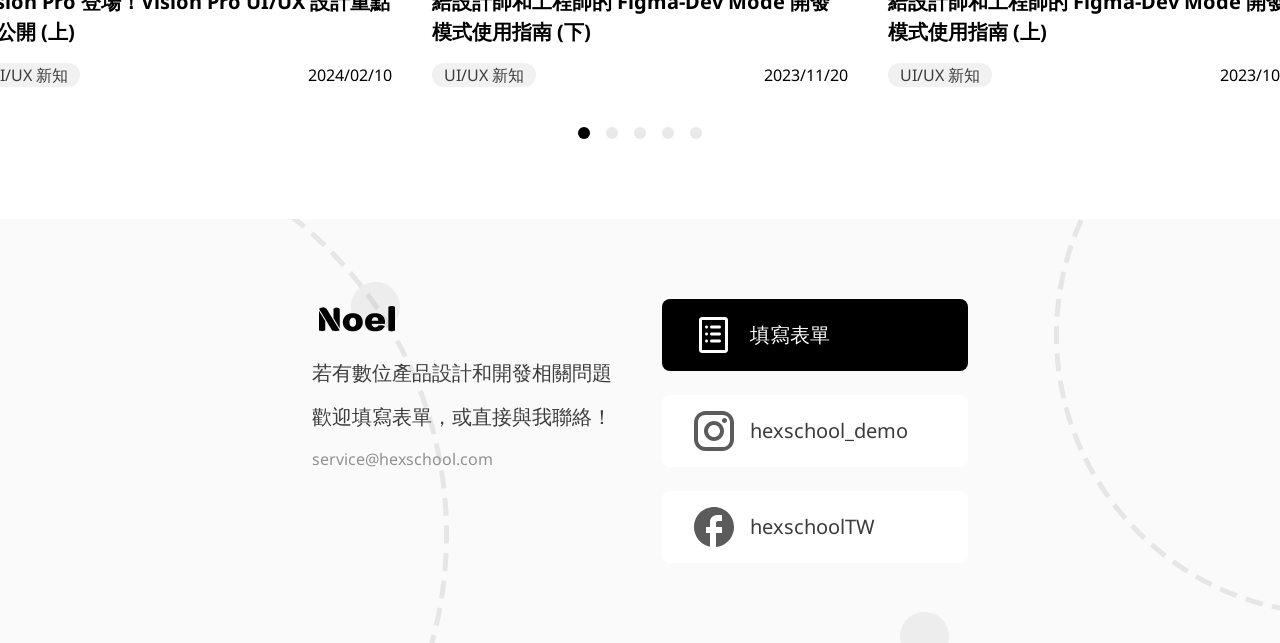
==== commit a9b92e48: "refactor: clean up duplicate CSS code" ====
--- a/index.html
+++ b/index.html
@@ -3,9 +3,9 @@
 <head>
     <meta charset="UTF-8">
     <meta name="viewport" content="width=device-width, initial-scale=1.0">
-    <meta name="description" content="test">
+    <meta name="description" content="具有 10 年經驗的資深 UI 設計師兼前端工程師，專注於優化使用者的網頁體驗，提供平面設計、UI 設計、切版與前端開發服務。">
     <link rel="stylesheet" href="css/all.css">
-    <title>Document</title>
+    <title>Noel | UI 設計師 | 前端工程師</title>
 </head>
 <body>
     <header>
@@ -13,12 +13,27 @@
         <nav>
             <ul class="nav-list">
                 <li><a href="#" class="active">首頁</a></li>
-                <li><a href="#">作品集</a></li>
+                <li><a href="works.html">作品集</a></li>
                 <li><a href="#">服務項目</a></li>
                 <li><a href="#">部落格</a></li>
                 <li><a href="#">聯絡我</a></li>
             </ul>
         </nav>
+        <div class="mobile-menu">
+            <label>
+                <img src="assets/logo.png" alt="Noel's logo" class="mobile-size">
+                <img src="assets/hamburger.svg" alt="Mobile menu button"
+                class="hamburger-icon">
+                <input type="checkbox" class="btn">
+            </label> 
+            <ul class="mobile-nav-list">
+                <li><a href="#" class="active">首頁</a></li>
+                <li><a href="works.html">作品集</a></li>
+                <li><a href="#">服務項目</a></li>
+                <li><a href="#">部落格</a></li>
+                <li><a href="#">聯絡我</a></li>
+            </ul>
+        </div>
     </header>
     <main>
         <section class="hero">
--- a/css/all.css
+++ b/css/all.css
@@ -149,29 +149,17 @@
 
 /* header */
 header {
-  display: grid;
-  grid-template-columns: 1fr auto 1fr;
+  display: flex;
+  justify-content: space-between;
   align-items: center;
   padding: 32px 312px;
 }
 @media (max-width: 768px) {
   header {
     padding: 0;
-    position: relative;
-  }
-}
-
-@media (max-width: 768px) {
-  header ::after {
-    content: "";
-    position: absolute;
-    top: 10px;
-    right: 0;
-    width: 40px;
-    height: 40px;
-    background: url("../assets/hamburger.svg") no-repeat;
-  }
-}
+  }
+}
+
 header img, footer img {
   width: 90px;
   height: 40px;
@@ -185,6 +173,64 @@
 @media (max-width: 768px) {
   .nav-list {
     display: none;
+  }
+}
+
+.mobile-menu {
+  display: none;
+}
+@media (max-width: 768px) {
+  .mobile-menu {
+    display: block;
+    position: fixed;
+    top: 0;
+    left: 0;
+    right: 0;
+    z-index: 1000;
+    background: #fff;
+  }
+  .mobile-menu input {
+    display: none;
+  }
+  .mobile-menu label {
+    cursor: pointer;
+    display: flex;
+    justify-content: space-between;
+    align-items: center;
+    padding: 10px 20px;
+  }
+  .mobile-menu label .mobile-logo {
+    width: 90px;
+    height: 40px;
+  }
+  .mobile-menu label .hamburger-icon {
+    width: 30px;
+    height: 20px;
+  }
+  .mobile-menu .mobile-nav-list {
+    overflow: hidden;
+    max-height: 0;
+    transition: max-height 0.5s;
+    background: #fff;
+    box-shadow: 0 4px 8px rgba(0, 0, 0, 0.2);
+    margin: 0;
+    padding: 0;
+  }
+  .mobile-menu .mobile-nav-list a {
+    display: block;
+    padding: 14px 20px;
+    text-decoration: none;
+    color: #000000;
+    font-size: 20px;
+    text-align: center;
+  }
+  .mobile-menu .mobile-nav-list a.active {
+    font-weight: bold;
+  }
+  .mobile-menu:has(input:checked) .mobile-nav-list {
+    max-height: 50%;
+    transition: max-height 1s;
+    overflow-y: auto;
   }
 }
 
@@ -230,6 +276,7 @@
 @media (max-width: 768px) {
   .hero-img {
     width: 100%;
+    margin-top: 40px;
   }
 }
 
@@ -748,8 +795,7 @@
 }
 @media (max-width: 768px) {
   footer {
-    padding-left: 12px;
-    padding-right: 12px;
+    padding: 40px 12px;
     flex-direction: column;
     justify-content: center;
     align-items: center;
@@ -824,4 +870,237 @@
 .icon-lg {
   width: 100%;
   height: 100%;
+}
+
+.works-hero {
+  width: 100%;
+  background-color: #FAFAFA;
+  display: flex;
+  flex-direction: column;
+  justify-content: center;
+  align-items: center;
+  padding-top: 80px;
+  padding-bottom: 80px;
+}
+@media (max-width: 768px) {
+  .works-hero {
+    padding-top: 40px;
+    padding-bottom: 40px;
+  }
+}
+
+.works-intro {
+  gap: 16px;
+  width: 670px;
+  height: 192px;
+  display: flex;
+  flex-direction: column;
+  align-items: center;
+  justify-content: center;
+  position: relative;
+}
+@media (max-width: 768px) {
+  .works-intro {
+    width: 100%;
+    padding-left: 37.5px;
+    padding-right: 37.5px;
+    padding-top: 64px;
+  }
+}
+
+.works-intro p {
+  font-size: 24px;
+  text-align: center;
+}
+@media (max-width: 768px) {
+  .works-intro p {
+    font-size: 20px;
+    line-height: 1.6;
+  }
+}
+
+.quote-left {
+  position: absolute;
+  width: 72px;
+  height: 72px;
+  top: 0;
+  left: 0;
+}
+@media (max-width: 768px) {
+  .quote-left {
+    left: 50%;
+    transform: translateX(-50%);
+    width: 64px;
+    height: 64px;
+  }
+}
+
+.quote-right {
+  position: absolute;
+  width: 72px;
+  height: 72px;
+  bottom: 0;
+  right: 0;
+}
+@media (max-width: 768px) {
+  .quote-right {
+    display: none;
+  }
+}
+
+.works-intro .highlight {
+  background-image: url("../assets/Vector.png");
+  background-repeat: no-repeat;
+  background-position: center bottom;
+  background-size: 100% auto;
+  padding-bottom: 4px;
+}
+
+.work-experience {
+  display: flex;
+  justify-content: center;
+  width: 636px;
+  gap: 40px;
+}
+@media (max-width: 768px) {
+  .work-experience {
+    width: 235px;
+    flex-direction: column;
+    padding-top: 40px;
+  }
+}
+
+.works-experience-card p {
+  color: #3B3B3B;
+  font-size: 16px;
+  line-height: 24px;
+  text-align: center;
+}
+
+.works-experience-card .subtitle {
+  color: #5B5B5B;
+  display: flex;
+  flex-direction: column;
+  align-items: center;
+}
+
+.works-experience-card .subtitle::after {
+  content: "";
+  display: block;
+  width: 24px;
+  height: 1px;
+  background: #C1C1C1;
+}
+
+.works-collection {
+  padding: 120px 312px;
+}
+@media (max-width: 768px) {
+  .works-collection {
+    padding: 80px 12px;
+  }
+}
+
+.works-list {
+  display: grid;
+  grid-template-columns: 1fr 1fr;
+  gap: 24px;
+}
+@media (max-width: 768px) {
+  .works-list {
+    grid-template-columns: 1fr;
+    gap: 48px;
+  }
+}
+
+.works-item img {
+  width: 100%;
+  border: #F1F1F1 1px solid;
+  border-radius: 8px;
+  margin-bottom: 16px;
+}
+
+.works-item h3 {
+  font-size: 28px;
+  color: #3B3B3B;
+  padding-bottom: 8px;
+  padding-top: 0;
+}
+@media (max-width: 768px) {
+  .works-item h3 {
+    font-size: 20px;
+    padding-left: 16px;
+  }
+}
+
+.works-item p {
+  font-size: 16px;
+  color: #919191;
+}
+@media (max-width: 768px) {
+  .works-item p {
+    padding-left: 16px;
+  }
+}
+
+.works-item ul {
+  font-size: 16px;
+  display: flex;
+  gap: 16px;
+  padding-top: 24px;
+  padding-bottom: 24px;
+}
+@media (max-width: 768px) {
+  .works-item ul {
+    gap: 8px;
+    padding-top: 16px;
+    padding-left: 16px;
+    padding-bottom: 20px;
+    justify-content: flex-start;
+  }
+}
+
+.works-item li {
+  color: #3B3B3B;
+  background: #F1F1F1;
+  padding: 10px 28px;
+  border-radius: 16px;
+}
+@media (max-width: 768px) {
+  .works-item li {
+    padding: 4px 12px;
+  }
+}
+
+.works-pagination {
+  display: flex;
+  justify-content: center;
+  gap: 16px;
+  padding-top: 72px;
+}
+@media (max-width: 768px) {
+  .works-pagination {
+    padding-top: 48px;
+  }
+}
+
+.works-pagination .pagination-button {
+  background-color: #FFFFFF;
+  height: 40px;
+  width: 40px;
+  border-radius: 8px;
+  display: flex;
+  align-items: center;
+  justify-content: center;
+  color: #1E1E1E;
+  text-decoration: none;
+}
+
+.works-pagination .pagination-button.active {
+  background-color: #1E1E1E;
+  color: white;
+}
+
+.pagination-button:hover:not(.active) {
+  background-color: #F1F1F1;
 }/*# sourceMappingURL=all.css.map */
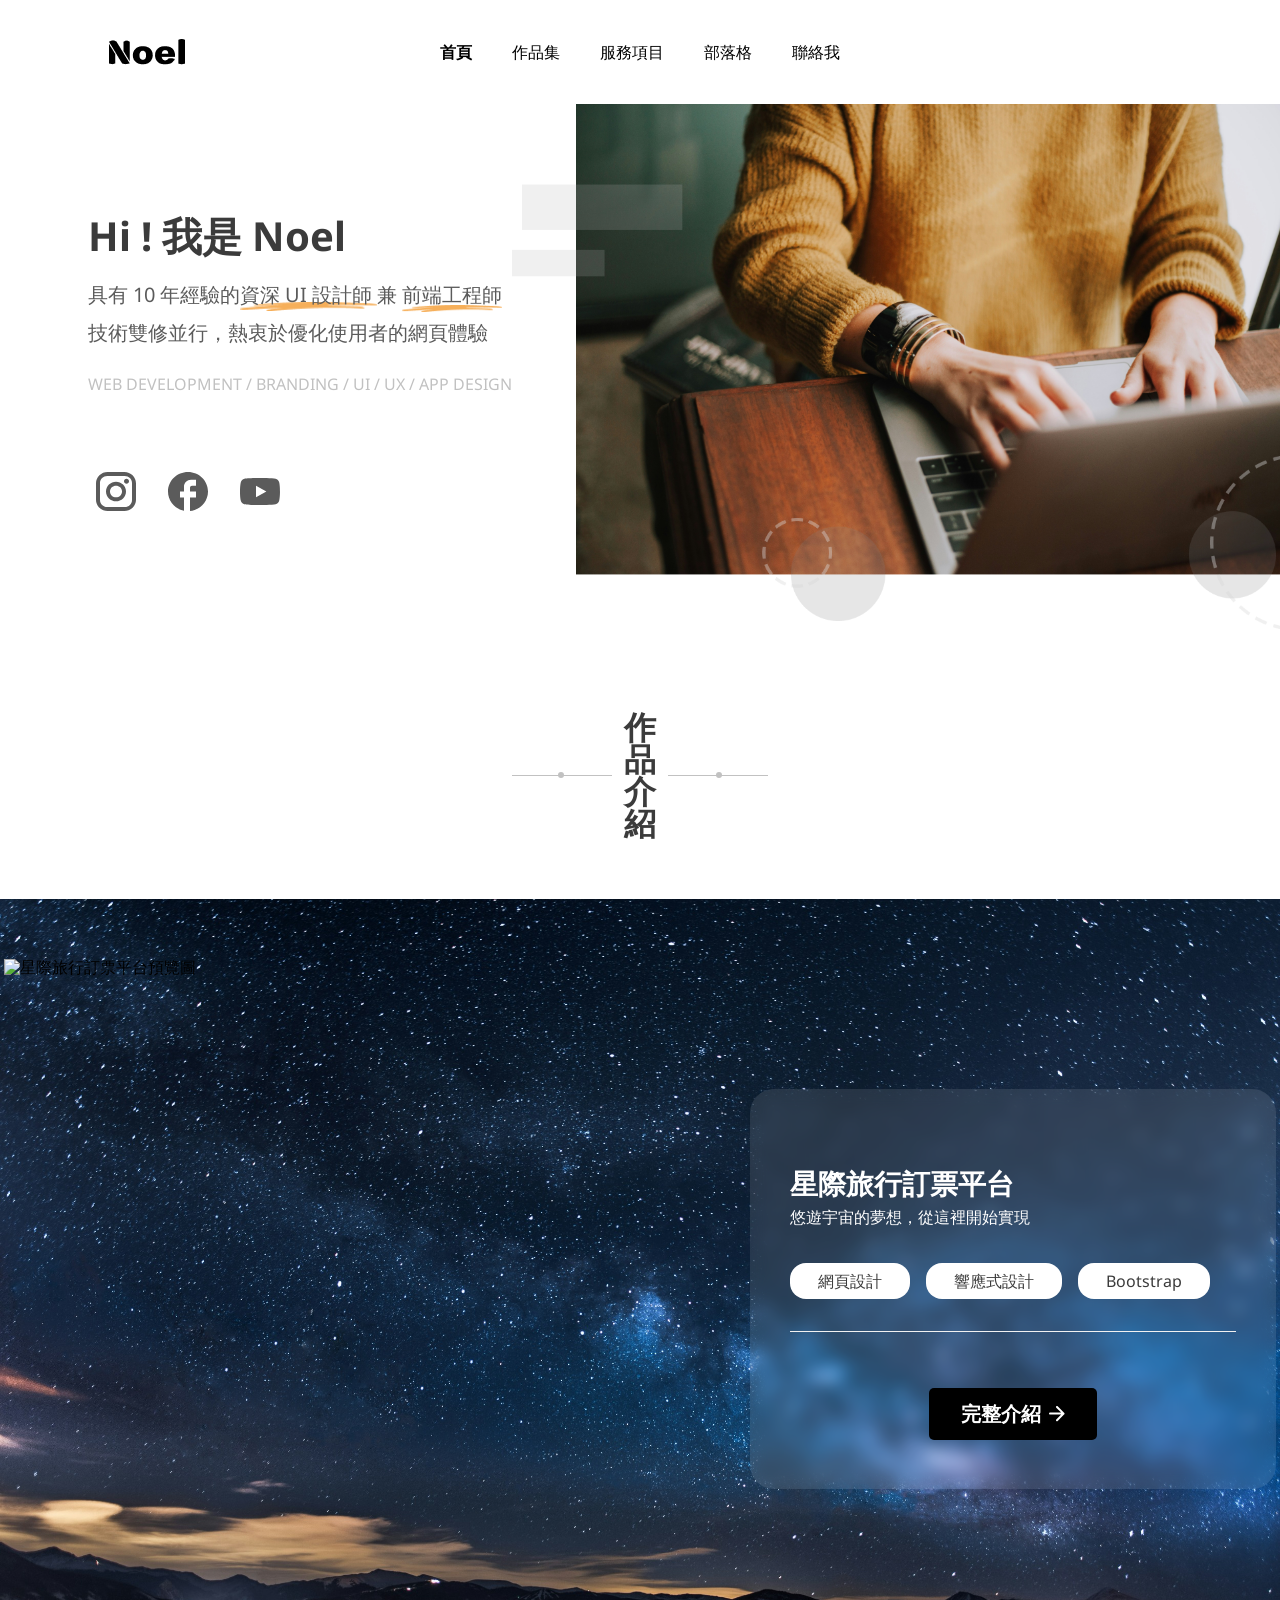
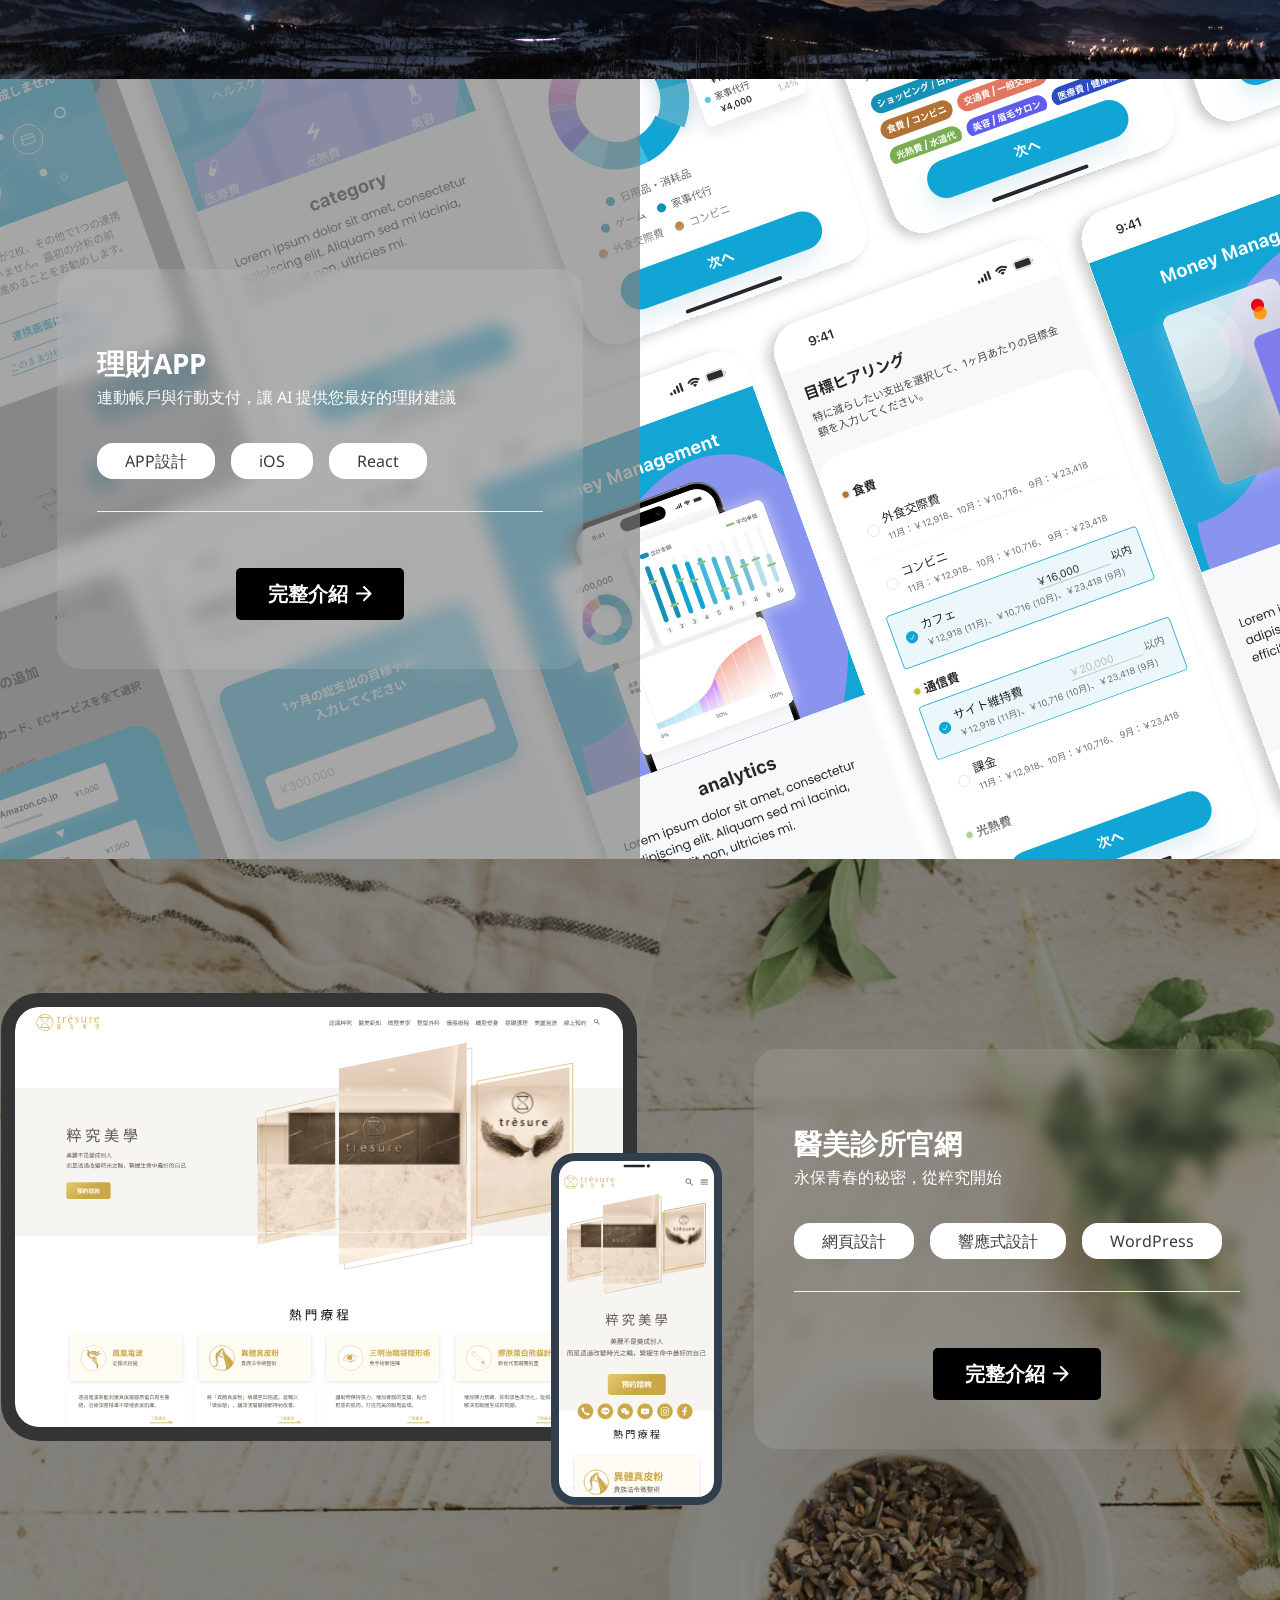
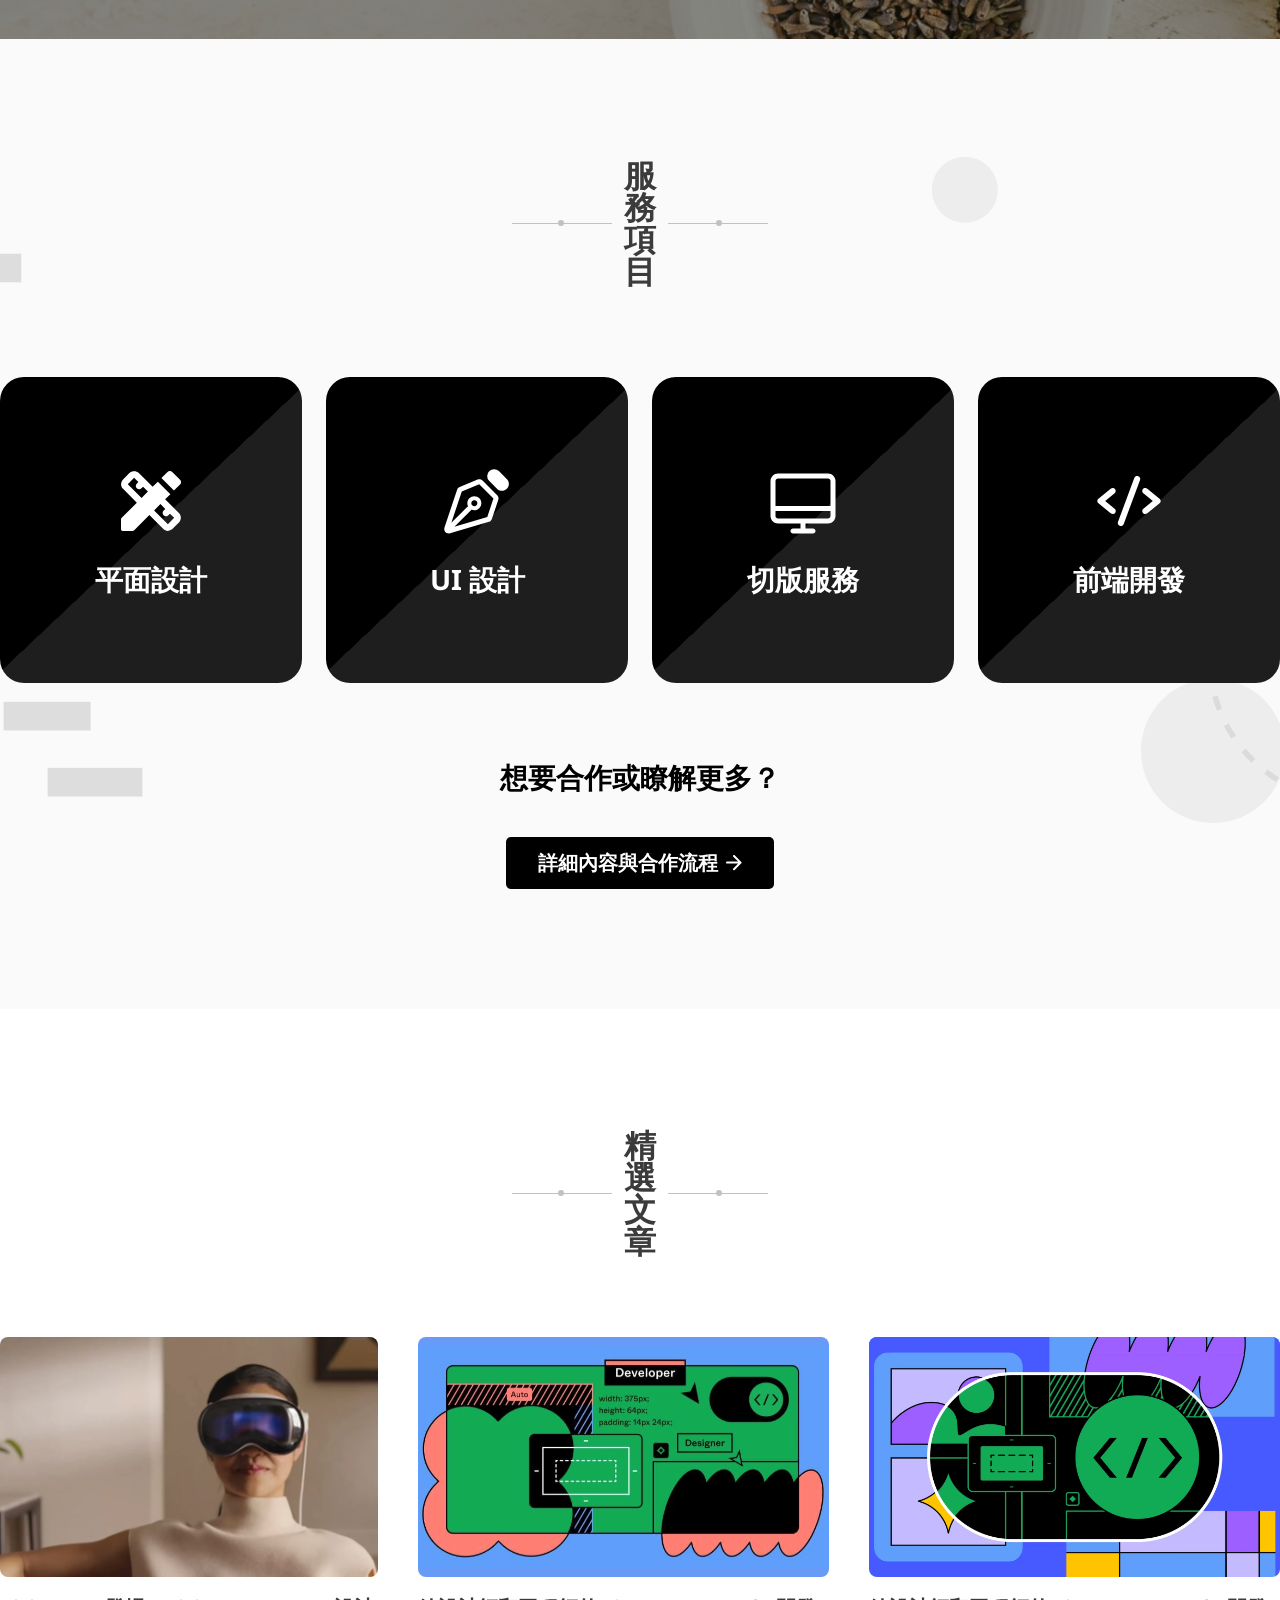
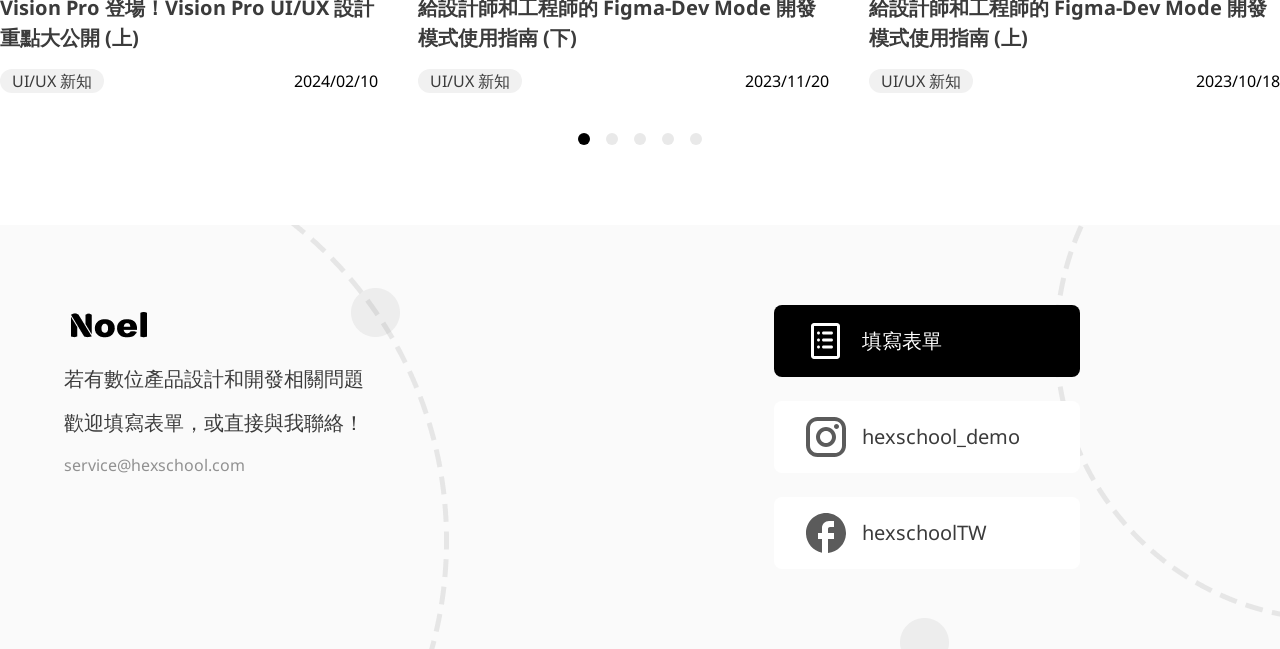
==== commit f7364460: "fix: add main link and fix padding for articles and works collection" ====
--- a/index.html
+++ b/index.html
@@ -44,9 +44,9 @@
                     <p class="subtitle">技術雙修並行，熱衷於優化使用者的網頁體驗</p>
                     <p class="specialties">WEB DEVELOPMENT / BRANDING / UI / UX / APP DESIGN</p>
                     <ul>
-                        <li><img src="assets/instagram.svg" alt="Instagram"></li>
-                        <li><img src="assets/facebook.svg" alt="Facebook"></li>
-                        <li><img src="assets/youtube.svg" alt="Youtube"></li>
+                        <li><a href="https://www.instagram.com/"><img src="assets/instagram.svg" alt="Instagram"></a></li>
+                        <li><a href="https://www.facebook.com/"><img src="assets/facebook.svg" alt="Facebook"></a></li>
+                        <li><a href="https://www.youtube.com/"><img src="assets/youtube.svg" alt="Youtube"></a></li>
                     </ul>
                 </div>
             </div>
@@ -138,9 +138,11 @@
             <div class="articles-content">
                 <div class="article-card">
                     <img src="assets/article-image1.svg" alt="Article image1">
-                    <p>
-                        Vision Pro 登場！Vision Pro UI/UX 設計重點大公開 (上)
-                    </p>
+                    <a href="#">
+                        <p>
+                            Vision Pro 登場！Vision Pro UI/UX 設計重點大公開 (上)
+                        </p>
+                    </a>
                     <div class="article-meta">
                         <div class="label">UI/UX 新知</div>
                         <time class="date" datetime="2024-02-10">2024/02/10</time>
@@ -148,9 +150,11 @@
                 </div>
                 <div class="article-card">
                     <img src="assets/article-image2.svg" alt="Article image2">
-                    <p>
-                        給設計師和工程師的 Figma-Dev Mode 開發模式使用指南 (下)
-                    </p>
+                    <a href="#">
+                        <p>
+                            給設計師和工程師的 Figma-Dev Mode 開發模式使用指南 (下)
+                        </p>
+                    </a>
                     <div class="article-meta">
                         <div class="label">UI/UX 新知</div>
                         <time class="date" datetime="2023-11-20">2023/11/20</time>
@@ -158,9 +162,11 @@
                 </div>
                 <div class="article-card">
                     <img src="assets/article-image3.svg" alt="Article image3">
-                    <p>
-                        給設計師和工程師的 Figma-Dev Mode 開發模式使用指南 (上)
-                    </p>
+                    <a href="#">
+                        <p>
+                            給設計師和工程師的 Figma-Dev Mode 開發模式使用指南 (上)
+                        </p>
+                    </a>
                     <div class="article-meta">
                         <div class="label">UI/UX 新知</div>
                         <time class="date" datetime="2023-10-18">2023/10/18</time>
@@ -178,7 +184,8 @@
         </section>
     </main>
     <footer>
-        <div class="footer-intro">
+        <div class="footer-inner">
+                    <div class="footer-intro">
             <img src="assets/logo.png" alt="Noel's logo">
             <p>若有數位產品設計和開發相關問題</p>
             <p>歡迎填寫表單，或直接與我聯絡！</p>
@@ -206,6 +213,7 @@
                 hexschoolTW
             </a>
         </div>
+        </div>
     </footer>
 </body>
 </html>
--- a/css/all.css
+++ b/css/all.css
@@ -149,10 +149,10 @@
 
 /* header */
 header {
-  display: flex;
-  justify-content: space-between;
-  align-items: center;
-  padding: 32px 312px;
+  display: grid;
+  grid-template-columns: 1fr auto 1fr;
+  align-items: center;
+  padding: 32px clamp(24px, 8%, 312px);
 }
 @media (max-width: 768px) {
   header {
@@ -330,7 +330,7 @@
   }
 }
 
-.intro ul li {
+.intro ul li a {
   width: 56px;
   height: 56px;
   display: flex;
@@ -467,13 +467,13 @@
   }
 }
 
-h3 {
+.portfolio-content h3 {
   font-weight: bold;
   font-size: 28px;
   padding-bottom: 6px;
 }
 @media (max-width: 768px) {
-  h3 {
+  .portfolio-content h3 {
     font-size: 20px;
     padding-top: 24px;
     padding-bottom: 0px;
@@ -516,6 +516,9 @@
   background: #FFFFFF;
   padding: 10px 28px;
   border-radius: 16px;
+  display: flex;
+  justify-content: center;
+  align-items: center;
 }
 @media (max-width: 768px) {
   .portfolio-content li {
@@ -721,7 +724,7 @@
   flex-direction: column;
   justify-content: center;
   align-items: flex-start; /* 頂端對齊 */
-  width: 416px;
+  max-width: 416px;
   gap: 16px;
 }
 @media (max-width: 768px) {
@@ -732,10 +735,21 @@
   }
 }
 
-@media (max-width: 768px) {
-  .article-card img {
-    width: 100%;
-  }
+.article-card img {
+  width: 100%;
+  height: 240px; /* 固定高度 */
+  -o-object-fit: cover;
+     object-fit: cover; /* 裁切填滿，不變形 */
+  border-radius: 8px; /* 選用 */
+}
+
+.article-card a {
+  color: #3B3B3B;
+  text-decoration: none;
+}
+
+.article-card a:hover {
+  color: #000000;
 }
 
 .article-card p {
@@ -788,13 +802,22 @@
 footer {
   width: 100%;
   background: url("../assets/footer-lg.png") center/cover no-repeat;
-  padding: 80px 312px;
   display: flex;
   justify-content: space-between;
   gap: 24px;
 }
-@media (max-width: 768px) {
-  footer {
+
+.footer-inner {
+  max-width: 1200px;
+  width: 100%;
+  margin: 0 auto;
+  padding: 80px 24px;
+  display: flex;
+  justify-content: space-between;
+  gap: 24px;
+}
+@media (max-width: 768px) {
+  .footer-inner {
     padding: 40px 12px;
     flex-direction: column;
     justify-content: center;
@@ -993,7 +1016,9 @@
 }
 
 .works-collection {
-  padding: 120px 312px;
+  max-width: 1280px;
+  margin: 0 auto;
+  padding: 80px 12px;
 }
 @media (max-width: 768px) {
   .works-collection {
@@ -1103,4 +1128,114 @@
 
 .pagination-button:hover:not(.active) {
   background-color: #F1F1F1;
+}
+
+.modal-body {
+  padding: 0;
+}
+
+.modal-header {
+  border-bottom: none;
+}
+
+.modal-info, .modal-description-item {
+  display: flex;
+  flex-direction: column;
+  align-items: center;
+  justify-content: center;
+}
+
+.modal-info h3 {
+  font-size: 28px;
+  color: #3B3B3B;
+  line-height: 1.6;
+}
+@media (max-width: 768px) {
+  .modal-info h3 {
+    padding-bottom: 8px;
+  }
+}
+
+.modal-info p {
+  font-size: 16px;
+  color: #919191;
+}
+
+.modal-info-box {
+  font-size: 16px;
+  display: grid;
+  grid-template-columns: 1.5fr 1fr;
+  align-items: center;
+  padding: 40px 56px;
+}
+@media (max-width: 768px) {
+  .modal-info-box {
+    grid-template-columns: 1fr;
+    padding: 20px 32px;
+  }
+}
+
+.info-description {
+  padding-right: 72px;
+}
+@media (max-width: 768px) {
+  .info-description {
+    padding-right: 0;
+    padding-bottom: 24px;
+  }
+}
+
+.info-description p {
+  color: #1E1E1E;
+  line-height: 1.6;
+}
+
+.info-details {
+  padding-left: 24px;
+  border-left: 1px solid #C1C1C1;
+}
+@media (max-width: 768px) {
+  .info-details {
+    padding-left: 0;
+    border-left: none;
+    border-top: 1px solid #C1C1C1;
+    text-align: center;
+  }
+}
+
+.info-details p {
+  line-height: 1.6;
+}
+
+.info-details h4 {
+  color: #5B5B5B;
+  line-height: 1.6;
+  padding-top: 24px;
+}
+
+.modal-description {
+  background-color: #FAFAFA;
+  margin: 0 auto;
+  display: flex;
+  flex-direction: column;
+  align-items: center;
+  justify-content: center;
+  padding-top: 80px;
+  padding-bottom: 80px;
+  gap: 56px;
+}
+
+.modal-description-item img {
+  width: 80%;
+}
+
+.modal-description-item h3 {
+  font-size: 24px;
+  padding-top: 24px;
+  padding-bottom: 16px;
+}
+
+.modal-description-item p {
+  padding-left: 16px;
+  padding-right: 16px;
 }/*# sourceMappingURL=all.css.map */
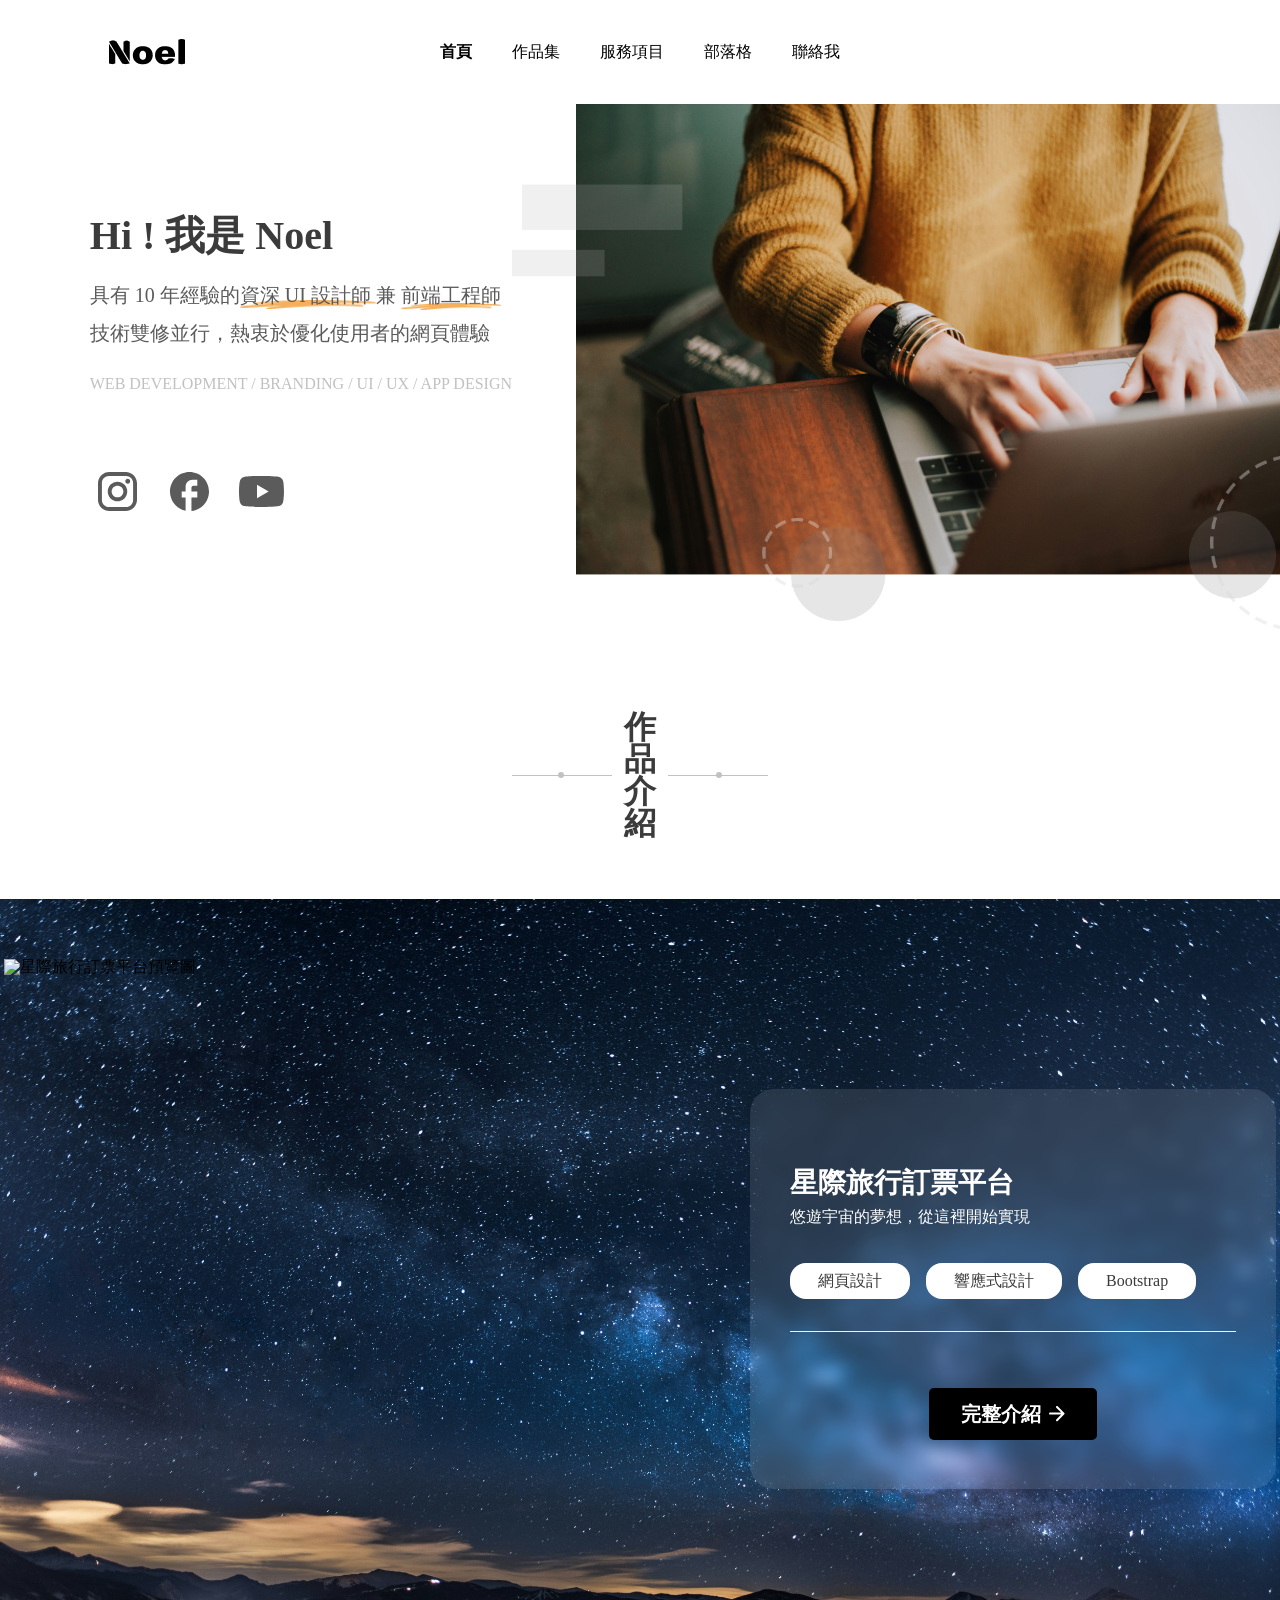
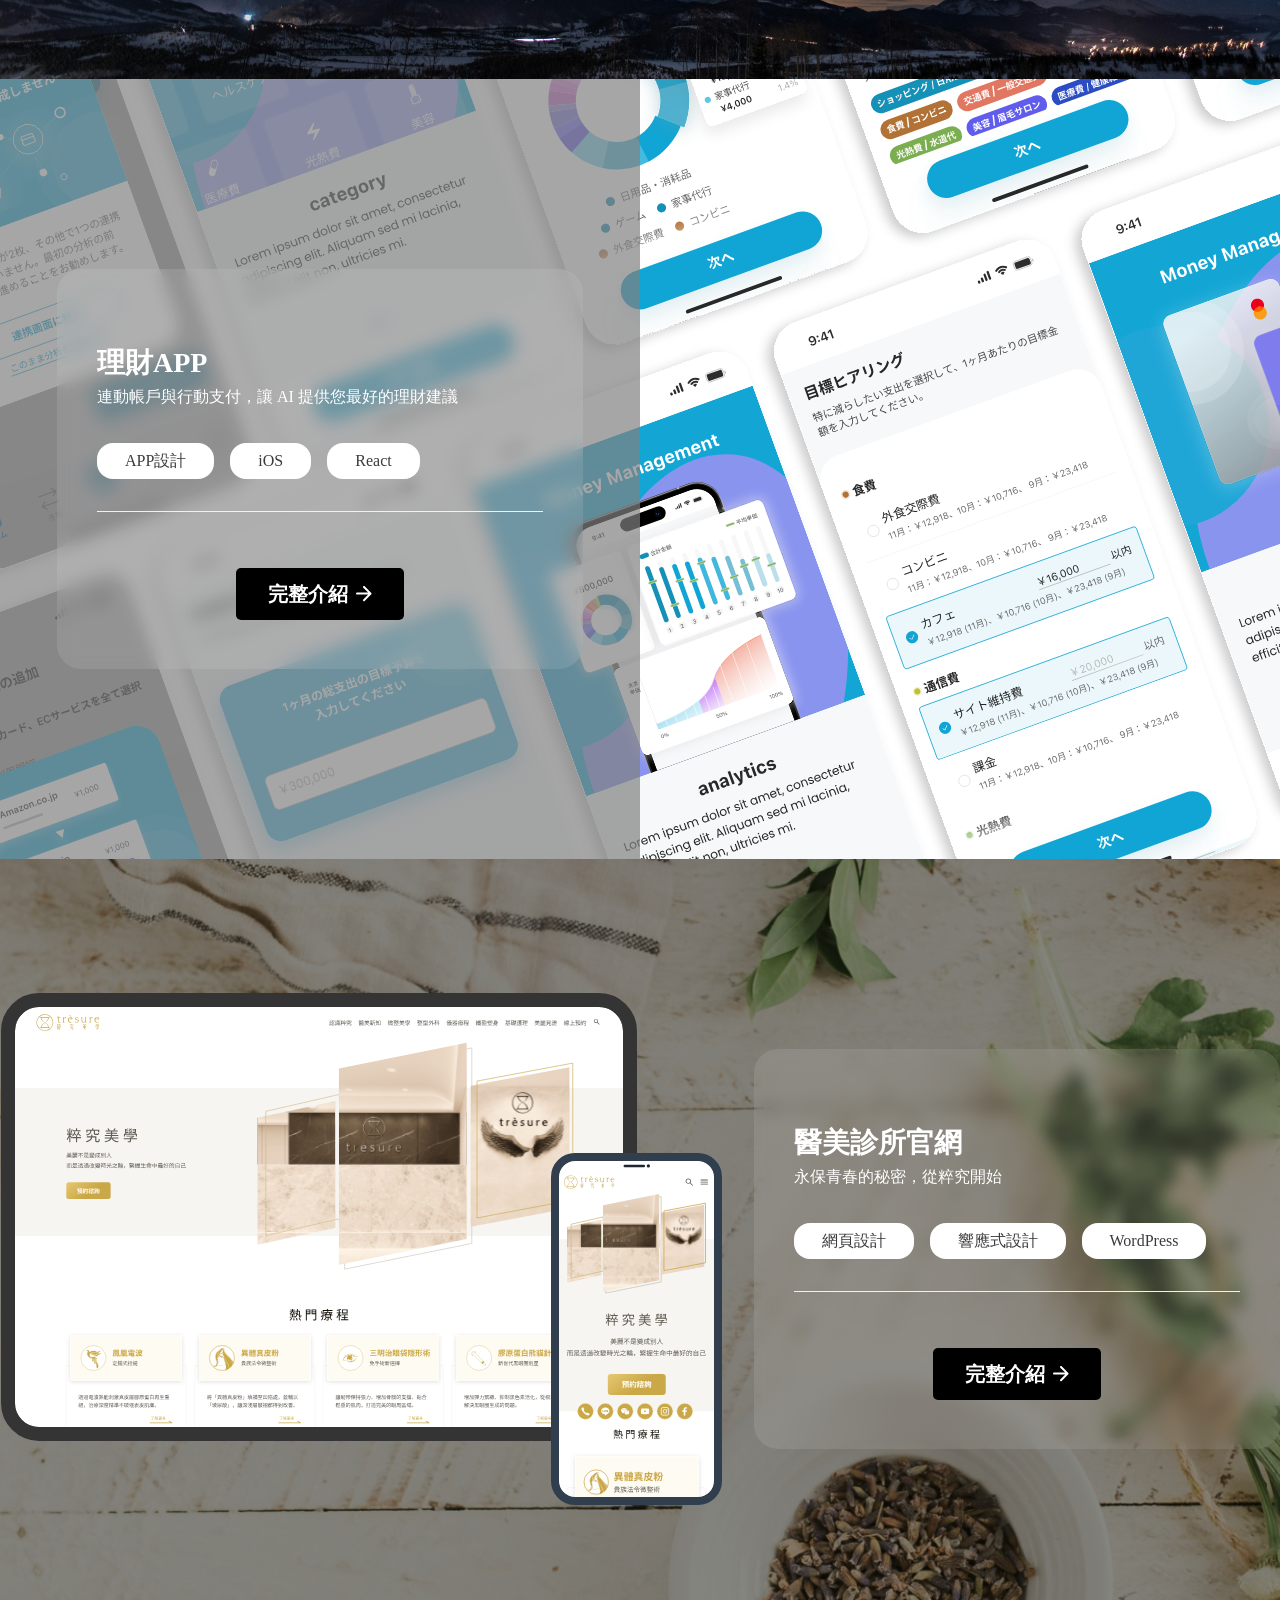
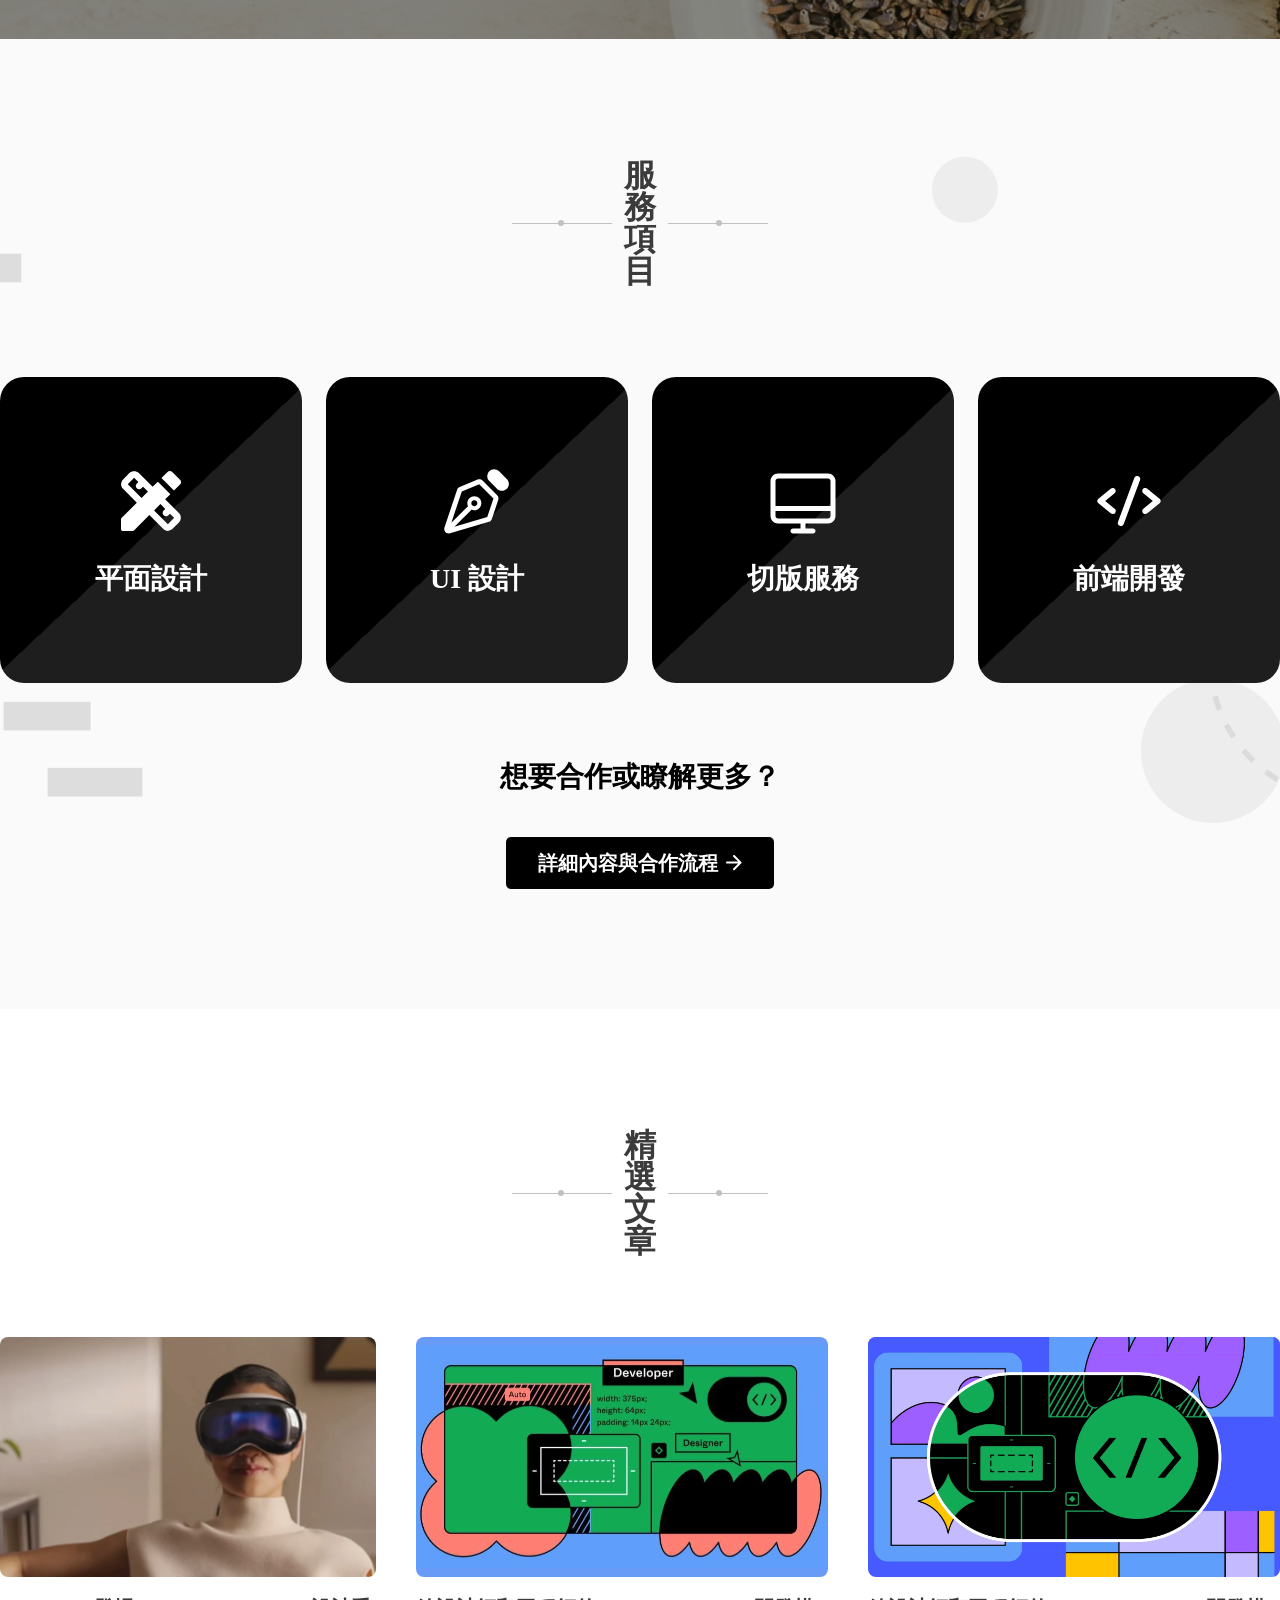
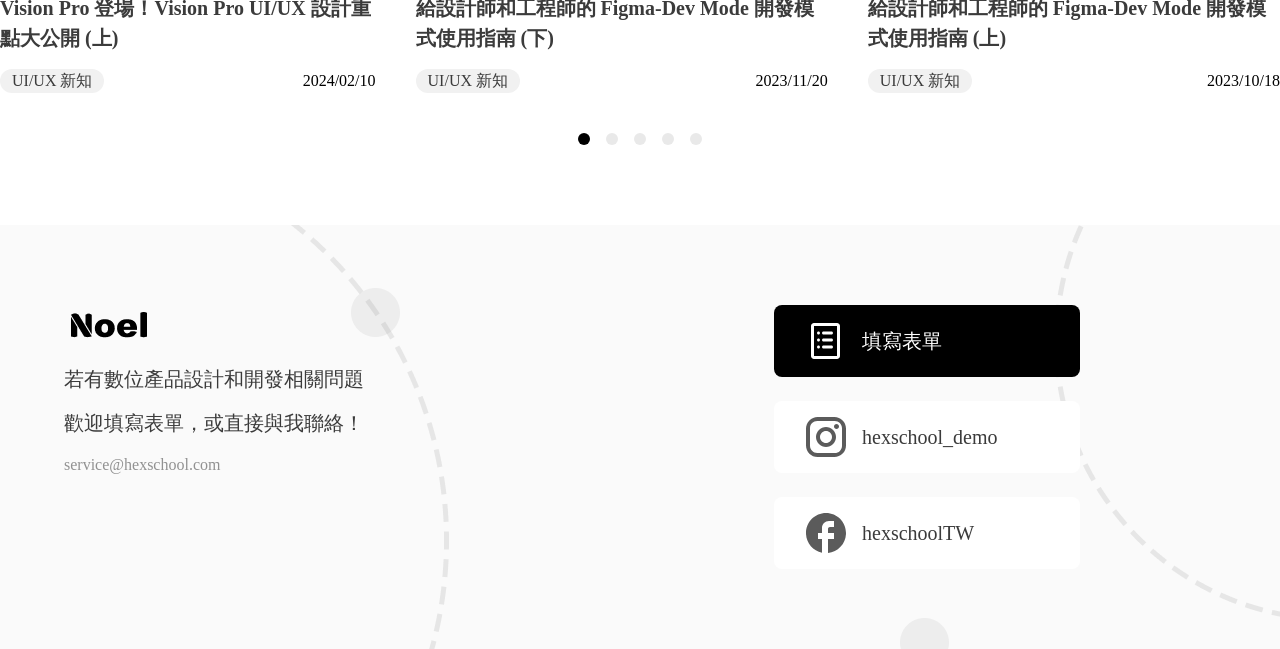
==== commit d5330e96: "fix: fix line break, enlarge instagram logo, and fix font import issues." ====
--- a/index.html
+++ b/index.html
@@ -4,6 +4,7 @@
     <meta charset="UTF-8">
     <meta name="viewport" content="width=device-width, initial-scale=1.0">
     <meta name="description" content="具有 10 年經驗的資深 UI 設計師兼前端工程師，專注於優化使用者的網頁體驗，提供平面設計、UI 設計、切版與前端開發服務。">
+    <link href="https://fonts.googleapis.com/css2?family=Noto+Sans+TC:wght@400;600;700&display=swap" rel="stylesheet">
     <link rel="stylesheet" href="css/all.css">
     <title>Noel | UI 設計師 | 前端工程師</title>
 </head>
@@ -46,7 +47,7 @@
                     <ul>
                         <li><a href="https://www.instagram.com/"><img src="assets/instagram.svg" alt="Instagram"></a></li>
                         <li><a href="https://www.facebook.com/"><img src="assets/facebook.svg" alt="Facebook"></a></li>
-                        <li><a href="https://www.youtube.com/"><img src="assets/youtube.svg" alt="Youtube"></a></li>
+                        <li><a href="https://www.youtube.com/"><img src="assets/youtube.svg" alt="Youtube"  class="img-l"></a></li>
                     </ul>
                 </div>
             </div>
@@ -59,7 +60,7 @@
             <div class="portfolio">
                 <div class="portfolio-item-up">
                     <div class="portfolio-up-mobile-wrapper">
-                        <img src="assets/portfolio-up.jpg" alt="" class="portfolio-up-bg-mobile">
+                        <img src="assets/portfolio-up.jpg" alt="Portfolio up background for mobile" class="portfolio-up-bg-mobile">
                         <img src="assets/homepage-work-up.svg" alt="星際旅行訂票平台預覽圖" class="portfolio-up-img">
                     </div>
                     <img src="assets/homepage-work-up.svg" alt="星際旅行訂票平台預覽圖" class="portfolio-up-img-web">
@@ -77,8 +78,8 @@
                     </div>
                 </div>
                 <div class="portfolio-item-middle">
-                    <img src="/assets/homepage-work2-sm.svg" alt="" class="portfolio-middle-bg-mobile">
-                    <div class="grey-box">
+                    <img src="/assets/homepage-work2-sm.svg" alt="Portfolio middle background for mobile" class="portfolio-middle-bg-mobile">
+                    <div class="card-wrapper">
                         <div class="glass-card">
                             <section class="portfolio-content">
                                 <h3>理財APP</h3>
@@ -95,7 +96,7 @@
                 </div>
                 <div class="portfolio-item-down">
                     <div class="portfolio-down-mobile-wrapper">
-                        <img src="assets/portfolio-down.svg" alt="" class="portfolio-down-bg-mobile">
+                        <img src="assets/portfolio-down.svg" alt="Portfolio down background for mobile" class="portfolio-down-bg-mobile">
                         <img src="assets/homepage-work-down.svg" alt="醫美診所官網預覽圖"class="portfolio-down-img">
                     </div>
                     <img src="assets/homepage-work-down.svg" alt="醫美診所官網預覽圖" class="portfolio-down-img-web">
@@ -185,34 +186,34 @@
     </main>
     <footer>
         <div class="footer-inner">
-                    <div class="footer-intro">
-            <img src="assets/logo.png" alt="Noel's logo">
-            <p>若有數位產品設計和開發相關問題</p>
-            <p>歡迎填寫表單，或直接與我聯絡！</p>
-            <address>
-                <a href="mailto:service@hexschool.com">service@hexschool.com</a>
-            </address>
-        </div>
-        <div class="footer-contact">
-            <a href="#" class="information-button active">
-                <div class="icon-wrapper">
-                    <img src="assets/list.svg" alt="List logo" class="icon-lg">
-                </div>
-                填寫表單
-            </a>
-            <a href="#" class="information-button">
-                <div class="icon-wrapper">
-                    <img src="assets/instagram.svg" alt="Instagram logo">
-                </div>
-                hexschool_demo
-            </a>
-            <a href="#" class="information-button">
-                <div class="icon-wrapper">
-                    <img src="assets/facebook.svg" alt="Facebook logo">
-                </div>
-                hexschoolTW
-            </a>
-        </div>
+            <div class="footer-intro">
+                <img src="assets/logo.png" alt="Noel's logo">
+                <p>若有數位產品設計和開發相關問題</p>
+                <p>歡迎填寫表單，或直接與我聯絡！</p>
+                <address>
+                    <a href="mailto:service@hexschool.com">service@hexschool.com</a>
+                </address>
+            </div>
+            <div class="footer-contact">
+                <a href="#" class="information-button active">
+                    <div class="icon-wrapper">
+                        <img src="assets/list.svg" alt="List logo" class="icon-lg">
+                    </div>
+                    填寫表單
+                </a>
+                <a href="#" class="information-button">
+                    <div class="icon-wrapper">
+                        <img src="assets/instagram.svg" alt="Instagram logo">
+                    </div>
+                    hexschool_demo
+                </a>
+                <a href="#" class="information-button">
+                    <div class="icon-wrapper">
+                        <img src="assets/facebook.svg" alt="Facebook logo">
+                    </div>
+                    hexschoolTW
+                </a>
+            </div>
         </div>
     </footer>
 </body>
--- a/css/all.css
+++ b/css/all.css
@@ -1,5 +1,4 @@
 @charset "UTF-8";
-@import url("https://fonts.googleapis.com/css2?family=Noto+Sans:ital,wght@0,300;1,300&display=swap");
 html, body, div, span, applet, object, iframe,
 h1, h2, h3, h4, h5, h6, p, blockquote, pre,
 a, abbr, acronym, address, big, cite, code,
@@ -105,7 +104,7 @@
   margin-left: 8px;
 }
 
-.grey-box {
+.card-wrapper {
   background-color: rgba(128, 128, 128, 0.7);
   display: flex;
   justify-content: center;
@@ -114,7 +113,7 @@
   height: 100%;
 }
 @media (max-width: 768px) {
-  .grey-box {
+  .card-wrapper {
     background-color: white;
     flex-direction: column;
     width: 100%;
@@ -143,11 +142,6 @@
   box-sizing: border-box;
 }
 
-body {
-  font-family: "Noto Sans";
-}
-
-/* header */
 header {
   display: grid;
   grid-template-columns: 1fr auto 1fr;
@@ -245,7 +239,10 @@
   font-weight: bold;
 }
 
-/* 第一部分 */
+body {
+  font-family: "Noto Sans";
+}
+
 .hero {
   display: flex;
 }
@@ -304,9 +301,9 @@
 .intro p .highlight {
   background-image: url("../assets/Vector.png");
   background-repeat: no-repeat;
-  background-position: center bottom; /* 圖片位置在中央底部 */
-  background-size: 100% auto; /* 橫向撐滿文字寬度 */
-  padding-bottom: 4px; /* 確保底部有空間顯示圖片 */
+  background-position: center bottom;
+  background-size: 100% auto;
+  padding-bottom: 4px;
 }
 
 .intro .specialties {
@@ -342,7 +339,10 @@
   width: 70%;
 }
 
-/* 第二部分 */
+.intro ul .img-l {
+  width: 80%;
+}
+
 .works {
   padding-top: 80px;
 }
@@ -488,8 +488,8 @@
   .portfolio-content p {
     padding-top: 8px;
     padding-bottom: 16px;
-    white-space: normal; /* pad 版允許換行 */
-    width: 100%; /* 寬度撐滿讓文字有空間換行 */
+    white-space: normal;
+    width: 100%;
     text-align: center;
   }
 }
@@ -542,7 +542,7 @@
   align-items: center;
   text-align: center;
   width: -moz-fit-content;
-  width: fit-content; /* 寬度只包住文字 */
+  width: fit-content;
   margin: 0 auto;
 }
 @media (max-width: 768px) {
@@ -571,7 +571,7 @@
 }
 
 .portfolio-middle-bg-mobile {
-  display: none; /* 桌機版隱藏 */
+  display: none;
 }
 @media (max-width: 768px) {
   .portfolio-middle-bg-mobile {
@@ -618,7 +618,6 @@
   }
 }
 
-/* 第三部分 - 服務項目 */
 .services-container {
   width: 100%;
   background: url("../assets/homepage-services-bg.svg") center/cover no-repeat;
@@ -723,7 +722,7 @@
   display: flex;
   flex-direction: column;
   justify-content: center;
-  align-items: flex-start; /* 頂端對齊 */
+  align-items: flex-start;
   max-width: 416px;
   gap: 16px;
 }
@@ -737,10 +736,10 @@
 
 .article-card img {
   width: 100%;
-  height: 240px; /* 固定高度 */
+  height: 240px;
   -o-object-fit: cover;
-     object-fit: cover; /* 裁切填滿，不變形 */
-  border-radius: 8px; /* 選用 */
+     object-fit: cover;
+  border-radius: 8px;
 }
 
 .article-card a {
@@ -755,8 +754,8 @@
 .article-card p {
   font-size: 20px;
   font-weight: bold;
-  text-align: left; /* 強制靠左 */
-  word-wrap: break-word; /* 允許長單字換行 */
+  text-align: left;
+  word-wrap: break-word;
   width: 100%;
   line-height: 1.5;
 }
@@ -798,7 +797,351 @@
   }
 }
 
-/* footer */
+.works-hero {
+  width: 100%;
+  background-color: #FAFAFA;
+  display: flex;
+  flex-direction: column;
+  justify-content: center;
+  align-items: center;
+  padding-top: 80px;
+  padding-bottom: 80px;
+}
+@media (max-width: 768px) {
+  .works-hero {
+    padding-top: 40px;
+    padding-bottom: 40px;
+  }
+}
+
+.works-intro {
+  gap: 16px;
+  width: 670px;
+  height: 192px;
+  display: flex;
+  flex-direction: column;
+  align-items: center;
+  justify-content: center;
+  position: relative;
+}
+@media (max-width: 768px) {
+  .works-intro {
+    width: 100%;
+    padding-left: 37.5px;
+    padding-right: 37.5px;
+    padding-top: 64px;
+  }
+}
+
+.works-intro p, .works-intro h1 {
+  font-size: 24px;
+  text-align: center;
+  font-weight: normal;
+}
+@media (max-width: 768px) {
+  .works-intro p, .works-intro h1 {
+    font-size: 20px;
+    line-height: 1.6;
+  }
+}
+
+.quote-left {
+  position: absolute;
+  width: 72px;
+  height: 72px;
+  top: 0;
+  left: 0;
+}
+@media (max-width: 768px) {
+  .quote-left {
+    left: 50%;
+    transform: translateX(-50%);
+    width: 64px;
+    height: 64px;
+  }
+}
+
+.quote-right {
+  position: absolute;
+  width: 72px;
+  height: 72px;
+  bottom: 0;
+  right: 0;
+}
+@media (max-width: 768px) {
+  .quote-right {
+    display: none;
+  }
+}
+
+.works-intro .highlight {
+  background-image: url("../assets/Vector.png");
+  background-repeat: no-repeat;
+  background-position: center bottom;
+  background-size: 100% auto;
+  padding-bottom: 4px;
+}
+
+.work-experience {
+  display: flex;
+  justify-content: center;
+  width: 636px;
+  gap: 40px;
+}
+@media (max-width: 768px) {
+  .work-experience {
+    width: 235px;
+    flex-direction: column;
+    padding-top: 40px;
+  }
+}
+
+.works-experience-card p {
+  color: #3B3B3B;
+  font-size: 16px;
+  line-height: 24px;
+  text-align: center;
+}
+
+.works-experience-card .subtitle {
+  color: #5B5B5B;
+  display: flex;
+  flex-direction: column;
+  align-items: center;
+}
+
+.works-experience-card .subtitle::after {
+  content: "";
+  display: block;
+  width: 24px;
+  height: 1px;
+  background: #C1C1C1;
+}
+
+.works-collection {
+  max-width: 1280px;
+  margin: 0 auto;
+}
+@media (max-width: 768px) {
+  .works-collection {
+    padding: 80px 12px;
+  }
+}
+
+.works-list {
+  display: grid;
+  grid-template-columns: 1fr 1fr;
+  gap: 24px;
+}
+@media (max-width: 768px) {
+  .works-list {
+    grid-template-columns: 1fr;
+    gap: 48px;
+  }
+}
+
+.works-item img {
+  width: 100%;
+  border: #F1F1F1 1px solid;
+  border-radius: 8px;
+  margin-bottom: 16px;
+}
+
+.works-item h3 {
+  font-size: 28px;
+  color: #3B3B3B;
+  padding-bottom: 8px;
+  padding-top: 0;
+}
+@media (max-width: 768px) {
+  .works-item h3 {
+    font-size: 20px;
+    padding-left: 16px;
+  }
+}
+
+.works-item p {
+  font-size: 16px;
+  color: #919191;
+}
+@media (max-width: 768px) {
+  .works-item p {
+    padding-left: 16px;
+  }
+}
+
+.works-item ul {
+  font-size: 16px;
+  display: flex;
+  gap: 16px;
+  padding-top: 24px;
+  padding-bottom: 24px;
+}
+@media (max-width: 768px) {
+  .works-item ul {
+    gap: 8px;
+    padding-top: 16px;
+    padding-left: 16px;
+    padding-bottom: 20px;
+    justify-content: flex-start;
+  }
+}
+
+.works-item li {
+  color: #3B3B3B;
+  background: #F1F1F1;
+  padding: 10px 28px;
+  border-radius: 16px;
+}
+@media (max-width: 768px) {
+  .works-item li {
+    padding: 4px 12px;
+  }
+}
+
+.works-pagination {
+  display: flex;
+  justify-content: center;
+  gap: 16px;
+  padding-top: 72px;
+}
+@media (max-width: 768px) {
+  .works-pagination {
+    padding-top: 48px;
+  }
+}
+
+.works-pagination .pagination-button {
+  background-color: #FFFFFF;
+  height: 40px;
+  width: 40px;
+  border-radius: 8px;
+  display: flex;
+  align-items: center;
+  justify-content: center;
+  color: #1E1E1E;
+  text-decoration: none;
+}
+
+.works-pagination .pagination-button.active {
+  background-color: #1E1E1E;
+  color: white;
+}
+
+.pagination-button:hover:not(.active) {
+  background-color: #F1F1F1;
+}
+
+.modal-body {
+  padding: 0;
+}
+
+.modal-header {
+  border-bottom: none;
+}
+
+.modal-info, .modal-description-item {
+  display: flex;
+  flex-direction: column;
+  align-items: center;
+  justify-content: center;
+}
+
+.modal-info h3 {
+  font-size: 28px;
+  color: #3B3B3B;
+  line-height: 1.6;
+}
+@media (max-width: 768px) {
+  .modal-info h3 {
+    padding-bottom: 8px;
+  }
+}
+
+.modal-info p {
+  font-size: 16px;
+  color: #919191;
+}
+
+.modal-info-box {
+  font-size: 16px;
+  display: grid;
+  grid-template-columns: 1.5fr 1fr;
+  align-items: center;
+  padding: 40px 56px;
+}
+@media (max-width: 768px) {
+  .modal-info-box {
+    grid-template-columns: 1fr;
+    padding: 20px 32px;
+  }
+}
+
+.info-description {
+  padding-right: 72px;
+}
+@media (max-width: 768px) {
+  .info-description {
+    padding-right: 0;
+    padding-bottom: 24px;
+  }
+}
+
+.info-description p {
+  color: #1E1E1E;
+  line-height: 1.6;
+}
+
+.info-details {
+  padding-left: 24px;
+  border-left: 1px solid #C1C1C1;
+}
+@media (max-width: 768px) {
+  .info-details {
+    padding-left: 0;
+    border-left: none;
+    border-top: 1px solid #C1C1C1;
+    text-align: center;
+  }
+}
+
+.info-details p {
+  line-height: 1.6;
+}
+
+.info-details h4 {
+  color: #5B5B5B;
+  line-height: 1.6;
+  padding-top: 24px;
+}
+
+.modal-description {
+  background-color: #FAFAFA;
+  margin: 0 auto;
+  display: flex;
+  flex-direction: column;
+  align-items: center;
+  justify-content: center;
+  padding-top: 80px;
+  padding-bottom: 80px;
+  gap: 56px;
+}
+
+.modal-description-item img {
+  width: 80%;
+}
+
+.modal-description-item h3 {
+  font-size: 24px;
+  padding-top: 24px;
+  padding-bottom: 16px;
+}
+
+.modal-description-item p {
+  padding-left: 16px;
+  padding-right: 16px;
+}
+
 footer {
   width: 100%;
   background: url("../assets/footer-lg.png") center/cover no-repeat;
@@ -887,355 +1230,10 @@
   display: flex;
   justify-content: center;
   align-items: center;
-  overflow: hidden; /* 防止 img 溢出 */
+  overflow: hidden;
 }
 
 .icon-lg {
   width: 100%;
   height: 100%;
-}
-
-.works-hero {
-  width: 100%;
-  background-color: #FAFAFA;
-  display: flex;
-  flex-direction: column;
-  justify-content: center;
-  align-items: center;
-  padding-top: 80px;
-  padding-bottom: 80px;
-}
-@media (max-width: 768px) {
-  .works-hero {
-    padding-top: 40px;
-    padding-bottom: 40px;
-  }
-}
-
-.works-intro {
-  gap: 16px;
-  width: 670px;
-  height: 192px;
-  display: flex;
-  flex-direction: column;
-  align-items: center;
-  justify-content: center;
-  position: relative;
-}
-@media (max-width: 768px) {
-  .works-intro {
-    width: 100%;
-    padding-left: 37.5px;
-    padding-right: 37.5px;
-    padding-top: 64px;
-  }
-}
-
-.works-intro p {
-  font-size: 24px;
-  text-align: center;
-}
-@media (max-width: 768px) {
-  .works-intro p {
-    font-size: 20px;
-    line-height: 1.6;
-  }
-}
-
-.quote-left {
-  position: absolute;
-  width: 72px;
-  height: 72px;
-  top: 0;
-  left: 0;
-}
-@media (max-width: 768px) {
-  .quote-left {
-    left: 50%;
-    transform: translateX(-50%);
-    width: 64px;
-    height: 64px;
-  }
-}
-
-.quote-right {
-  position: absolute;
-  width: 72px;
-  height: 72px;
-  bottom: 0;
-  right: 0;
-}
-@media (max-width: 768px) {
-  .quote-right {
-    display: none;
-  }
-}
-
-.works-intro .highlight {
-  background-image: url("../assets/Vector.png");
-  background-repeat: no-repeat;
-  background-position: center bottom;
-  background-size: 100% auto;
-  padding-bottom: 4px;
-}
-
-.work-experience {
-  display: flex;
-  justify-content: center;
-  width: 636px;
-  gap: 40px;
-}
-@media (max-width: 768px) {
-  .work-experience {
-    width: 235px;
-    flex-direction: column;
-    padding-top: 40px;
-  }
-}
-
-.works-experience-card p {
-  color: #3B3B3B;
-  font-size: 16px;
-  line-height: 24px;
-  text-align: center;
-}
-
-.works-experience-card .subtitle {
-  color: #5B5B5B;
-  display: flex;
-  flex-direction: column;
-  align-items: center;
-}
-
-.works-experience-card .subtitle::after {
-  content: "";
-  display: block;
-  width: 24px;
-  height: 1px;
-  background: #C1C1C1;
-}
-
-.works-collection {
-  max-width: 1280px;
-  margin: 0 auto;
-  padding: 80px 12px;
-}
-@media (max-width: 768px) {
-  .works-collection {
-    padding: 80px 12px;
-  }
-}
-
-.works-list {
-  display: grid;
-  grid-template-columns: 1fr 1fr;
-  gap: 24px;
-}
-@media (max-width: 768px) {
-  .works-list {
-    grid-template-columns: 1fr;
-    gap: 48px;
-  }
-}
-
-.works-item img {
-  width: 100%;
-  border: #F1F1F1 1px solid;
-  border-radius: 8px;
-  margin-bottom: 16px;
-}
-
-.works-item h3 {
-  font-size: 28px;
-  color: #3B3B3B;
-  padding-bottom: 8px;
-  padding-top: 0;
-}
-@media (max-width: 768px) {
-  .works-item h3 {
-    font-size: 20px;
-    padding-left: 16px;
-  }
-}
-
-.works-item p {
-  font-size: 16px;
-  color: #919191;
-}
-@media (max-width: 768px) {
-  .works-item p {
-    padding-left: 16px;
-  }
-}
-
-.works-item ul {
-  font-size: 16px;
-  display: flex;
-  gap: 16px;
-  padding-top: 24px;
-  padding-bottom: 24px;
-}
-@media (max-width: 768px) {
-  .works-item ul {
-    gap: 8px;
-    padding-top: 16px;
-    padding-left: 16px;
-    padding-bottom: 20px;
-    justify-content: flex-start;
-  }
-}
-
-.works-item li {
-  color: #3B3B3B;
-  background: #F1F1F1;
-  padding: 10px 28px;
-  border-radius: 16px;
-}
-@media (max-width: 768px) {
-  .works-item li {
-    padding: 4px 12px;
-  }
-}
-
-.works-pagination {
-  display: flex;
-  justify-content: center;
-  gap: 16px;
-  padding-top: 72px;
-}
-@media (max-width: 768px) {
-  .works-pagination {
-    padding-top: 48px;
-  }
-}
-
-.works-pagination .pagination-button {
-  background-color: #FFFFFF;
-  height: 40px;
-  width: 40px;
-  border-radius: 8px;
-  display: flex;
-  align-items: center;
-  justify-content: center;
-  color: #1E1E1E;
-  text-decoration: none;
-}
-
-.works-pagination .pagination-button.active {
-  background-color: #1E1E1E;
-  color: white;
-}
-
-.pagination-button:hover:not(.active) {
-  background-color: #F1F1F1;
-}
-
-.modal-body {
-  padding: 0;
-}
-
-.modal-header {
-  border-bottom: none;
-}
-
-.modal-info, .modal-description-item {
-  display: flex;
-  flex-direction: column;
-  align-items: center;
-  justify-content: center;
-}
-
-.modal-info h3 {
-  font-size: 28px;
-  color: #3B3B3B;
-  line-height: 1.6;
-}
-@media (max-width: 768px) {
-  .modal-info h3 {
-    padding-bottom: 8px;
-  }
-}
-
-.modal-info p {
-  font-size: 16px;
-  color: #919191;
-}
-
-.modal-info-box {
-  font-size: 16px;
-  display: grid;
-  grid-template-columns: 1.5fr 1fr;
-  align-items: center;
-  padding: 40px 56px;
-}
-@media (max-width: 768px) {
-  .modal-info-box {
-    grid-template-columns: 1fr;
-    padding: 20px 32px;
-  }
-}
-
-.info-description {
-  padding-right: 72px;
-}
-@media (max-width: 768px) {
-  .info-description {
-    padding-right: 0;
-    padding-bottom: 24px;
-  }
-}
-
-.info-description p {
-  color: #1E1E1E;
-  line-height: 1.6;
-}
-
-.info-details {
-  padding-left: 24px;
-  border-left: 1px solid #C1C1C1;
-}
-@media (max-width: 768px) {
-  .info-details {
-    padding-left: 0;
-    border-left: none;
-    border-top: 1px solid #C1C1C1;
-    text-align: center;
-  }
-}
-
-.info-details p {
-  line-height: 1.6;
-}
-
-.info-details h4 {
-  color: #5B5B5B;
-  line-height: 1.6;
-  padding-top: 24px;
-}
-
-.modal-description {
-  background-color: #FAFAFA;
-  margin: 0 auto;
-  display: flex;
-  flex-direction: column;
-  align-items: center;
-  justify-content: center;
-  padding-top: 80px;
-  padding-bottom: 80px;
-  gap: 56px;
-}
-
-.modal-description-item img {
-  width: 80%;
-}
-
-.modal-description-item h3 {
-  font-size: 24px;
-  padding-top: 24px;
-  padding-bottom: 16px;
-}
-
-.modal-description-item p {
-  padding-left: 16px;
-  padding-right: 16px;
 }/*# sourceMappingURL=all.css.map */
